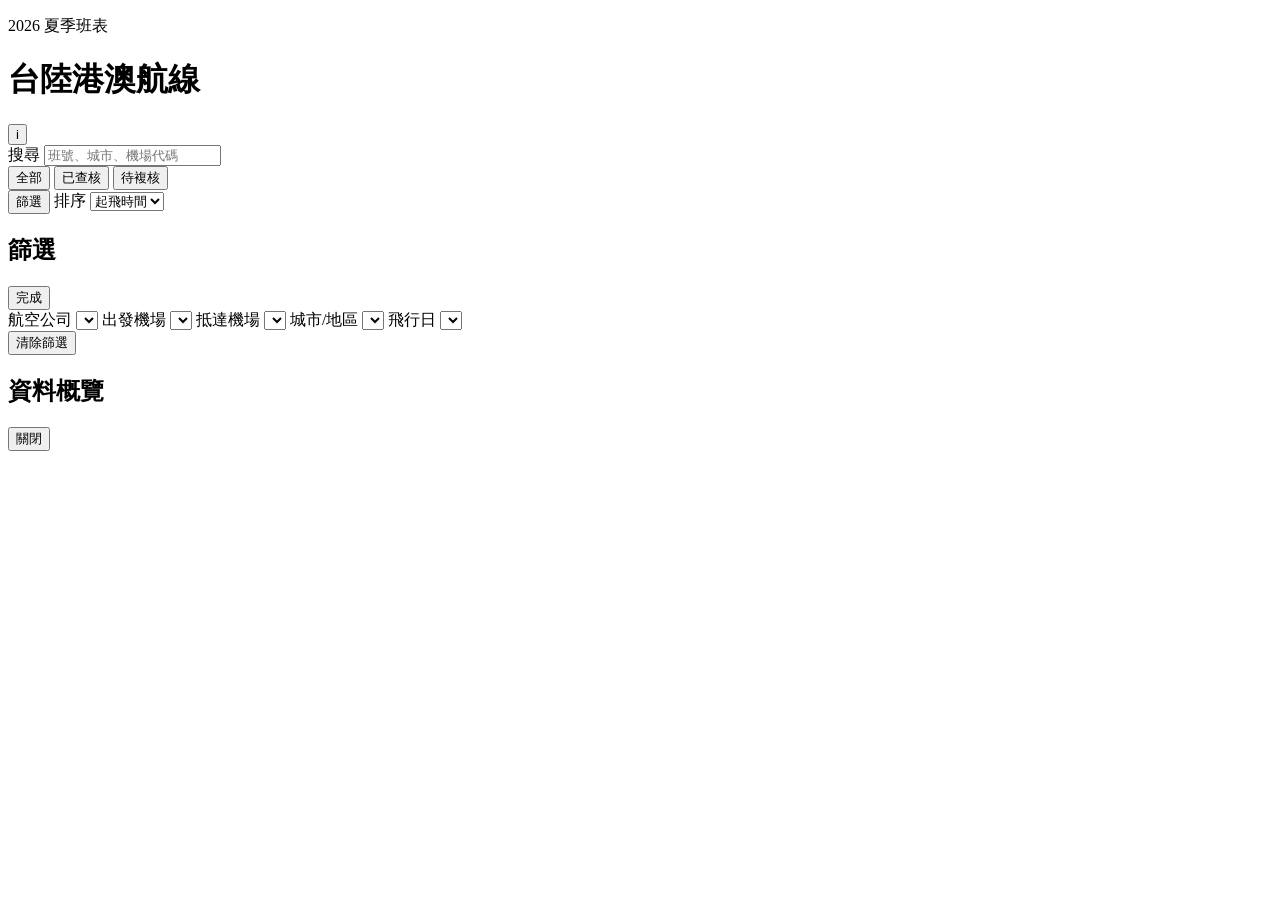
==== web/index.html @ d47f878b "Initial TWCNFlightScanner web tool" ====
<!doctype html>
<html lang="zh-Hant">
  <head>
    <meta charset="utf-8">
    <meta name="viewport" content="width=device-width, initial-scale=1">
    <title>台陸港澳航線查詢</title>
    <link rel="stylesheet" href="/styles.css">
  </head>
  <body>
    <header class="topbar">
      <div class="title-row">
        <div>
          <p class="kicker">2026 夏季班表</p>
          <h1>台陸港澳航線</h1>
        </div>
        <button class="icon-button" id="overviewToggle" type="button" aria-label="資料概覽">i</button>
      </div>
      <label class="search-box">
        <span>搜尋</span>
        <input id="searchInput" type="search" placeholder="班號、城市、機場代碼" autocomplete="off">
      </label>
      <nav class="status-tabs" aria-label="查核狀態">
        <button class="tab active" data-status="" type="button">全部</button>
        <button class="tab" data-status="verified" type="button">已查核</button>
        <button class="tab" data-status="needs_review" type="button">待複核</button>
      </nav>
    </header>

    <main>
      <section class="toolbar" aria-label="查詢工具列">
        <button class="filter-button" id="filterToggle" type="button">篩選</button>
        <label class="sort-select">
          <span>排序</span>
          <select id="sortSelect">
            <option value="departure_time">起飛時間</option>
            <option value="airline">航空公司</option>
            <option value="route">航線</option>
          </select>
        </label>
      </section>

      <section class="summary-strip" id="summaryStrip" aria-live="polite"></section>
      <section class="results" id="results" aria-live="polite"></section>
    </main>

    <aside class="sheet" id="filterSheet" aria-hidden="true">
      <div class="sheet-panel" role="dialog" aria-modal="true" aria-labelledby="filterTitle">
        <div class="sheet-head">
          <h2 id="filterTitle">篩選</h2>
          <button class="plain-button" id="closeFilters" type="button">完成</button>
        </div>
        <div class="field-grid">
          <label>
            <span>航空公司</span>
            <select id="airlineFilter"></select>
          </label>
          <label>
            <span>出發機場</span>
            <select id="departureFilter"></select>
          </label>
          <label>
            <span>抵達機場</span>
            <select id="arrivalFilter"></select>
          </label>
          <label>
            <span>城市/地區</span>
            <select id="cityFilter"></select>
          </label>
          <label>
            <span>飛行日</span>
            <select id="dayFilter"></select>
          </label>
        </div>
        <button class="reset-button" id="resetFilters" type="button">清除篩選</button>
      </div>
    </aside>

    <aside class="sheet" id="overviewSheet" aria-hidden="true">
      <div class="sheet-panel tall" role="dialog" aria-modal="true" aria-labelledby="overviewTitle">
        <div class="sheet-head">
          <h2 id="overviewTitle">資料概覽</h2>
          <button class="plain-button" id="closeOverview" type="button">關閉</button>
        </div>
        <div id="overviewContent" class="overview-content"></div>
      </div>
    </aside>

    <template id="flightTemplate">
      <article class="flight-card">
        <button class="card-main" type="button">
          <span class="card-top">
            <strong class="flight-number"></strong>
            <span class="badge"></span>
          </span>
          <span class="route-line">
            <span class="airport dep"></span>
            <span class="time dep-time"></span>
            <span class="arrow">→</span>
            <span class="airport arr"></span>
            <span class="time arr-time"></span>
          </span>
          <span class="meta-line"></span>
        </button>
        <div class="card-details" hidden></div>
      </article>
    </template>

    <script src="/app.js"></script>
  </body>
</html>
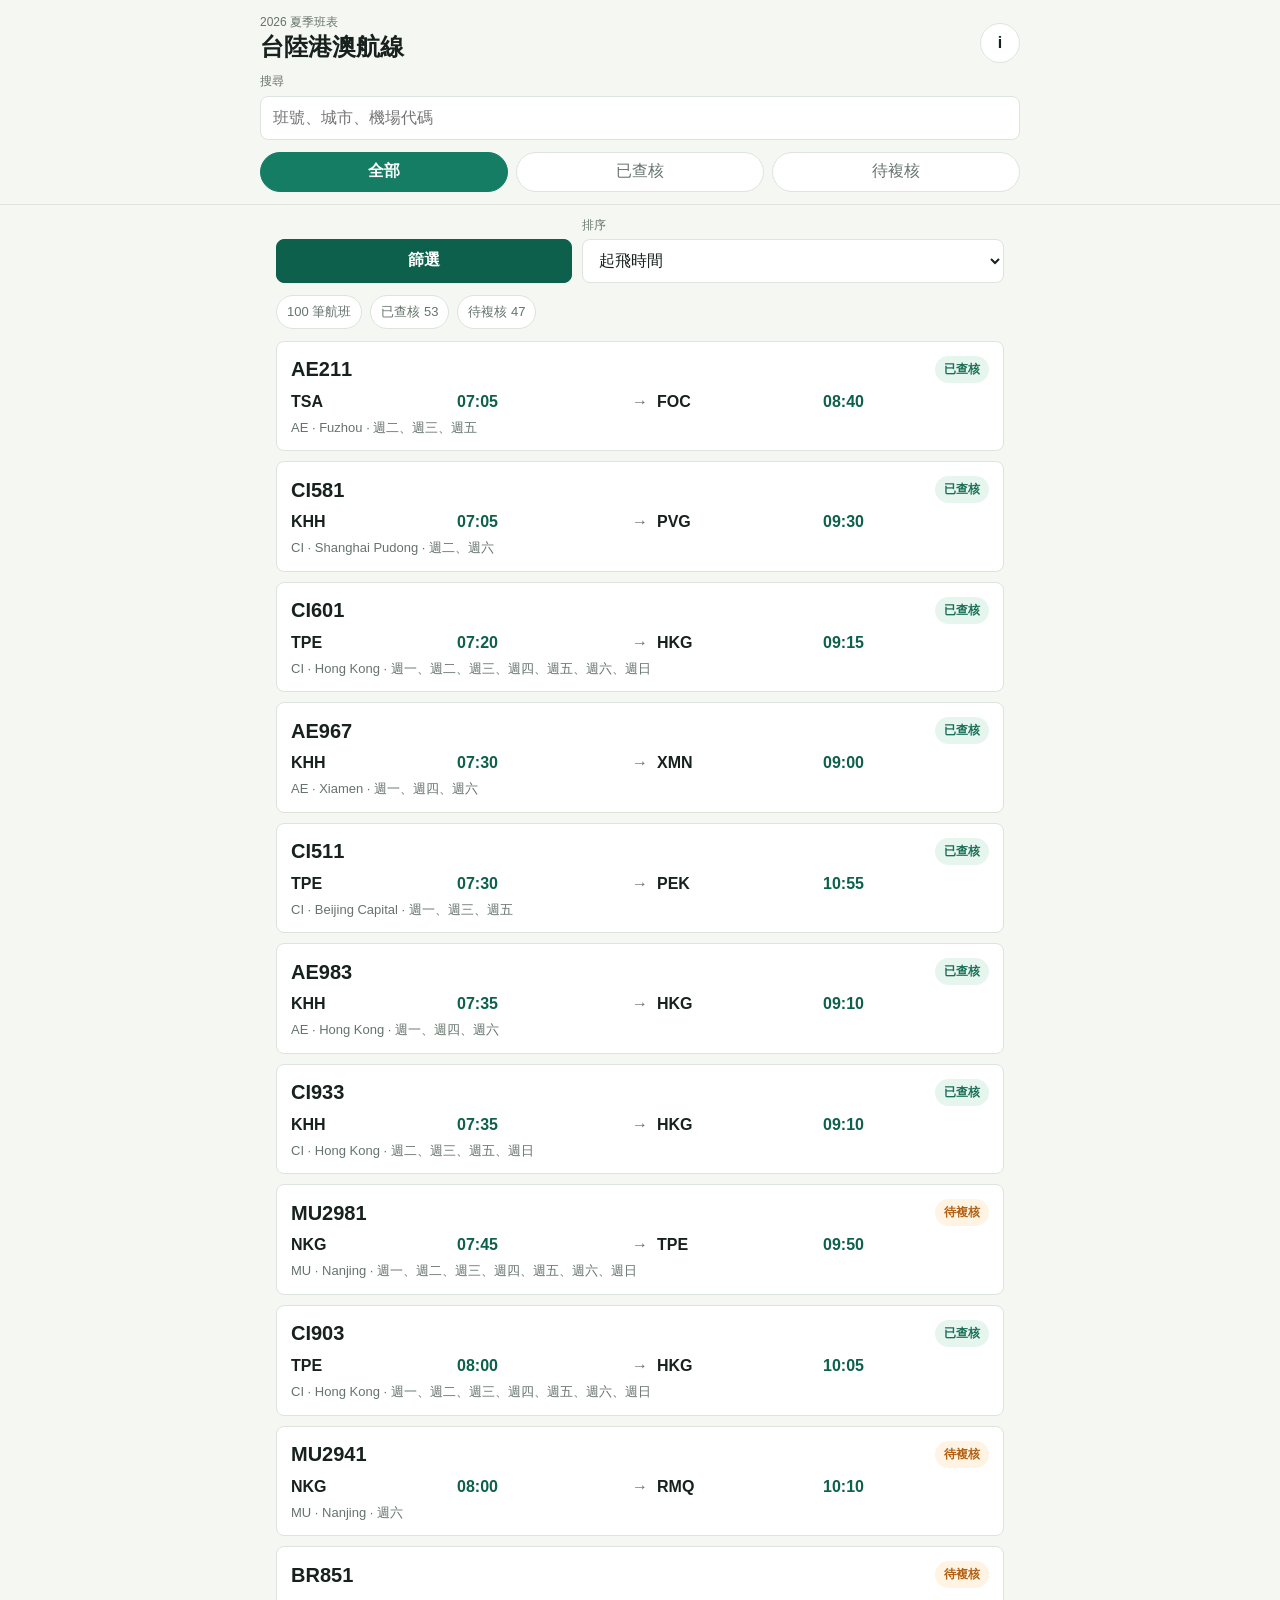
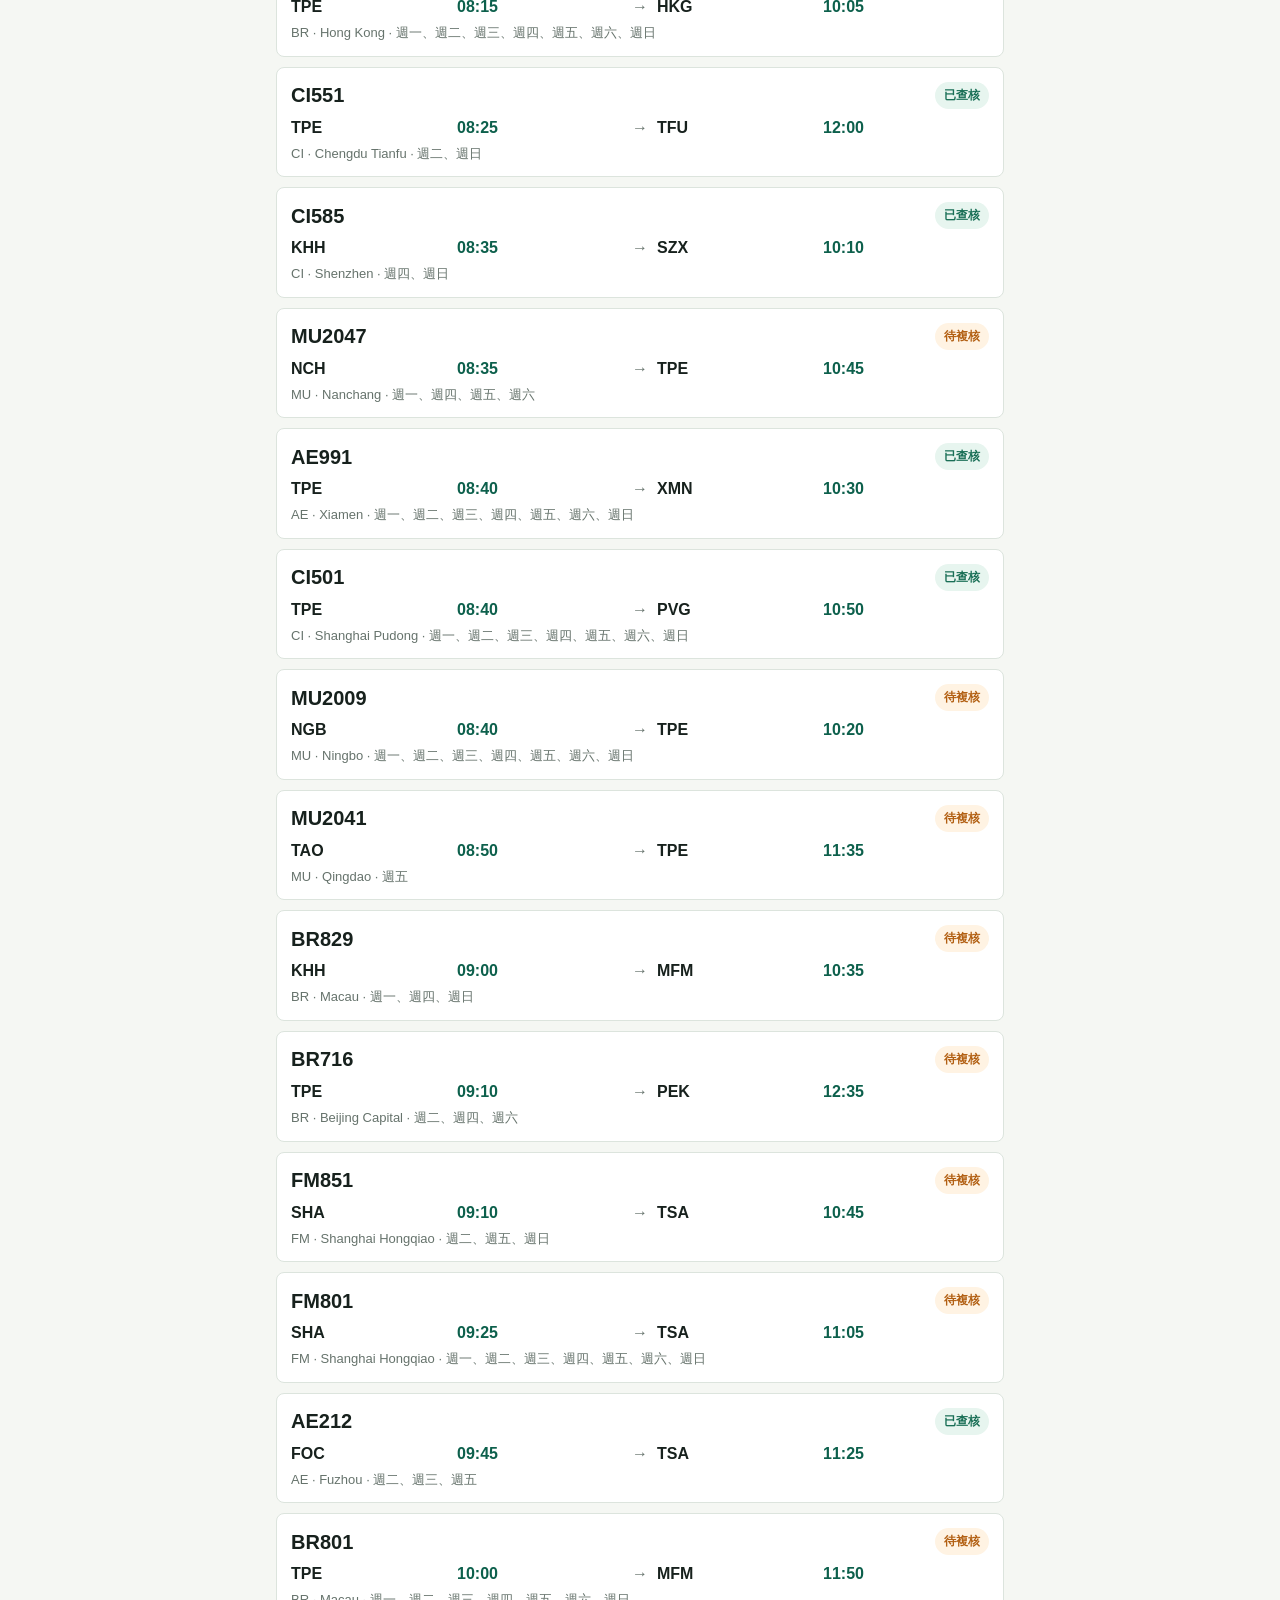
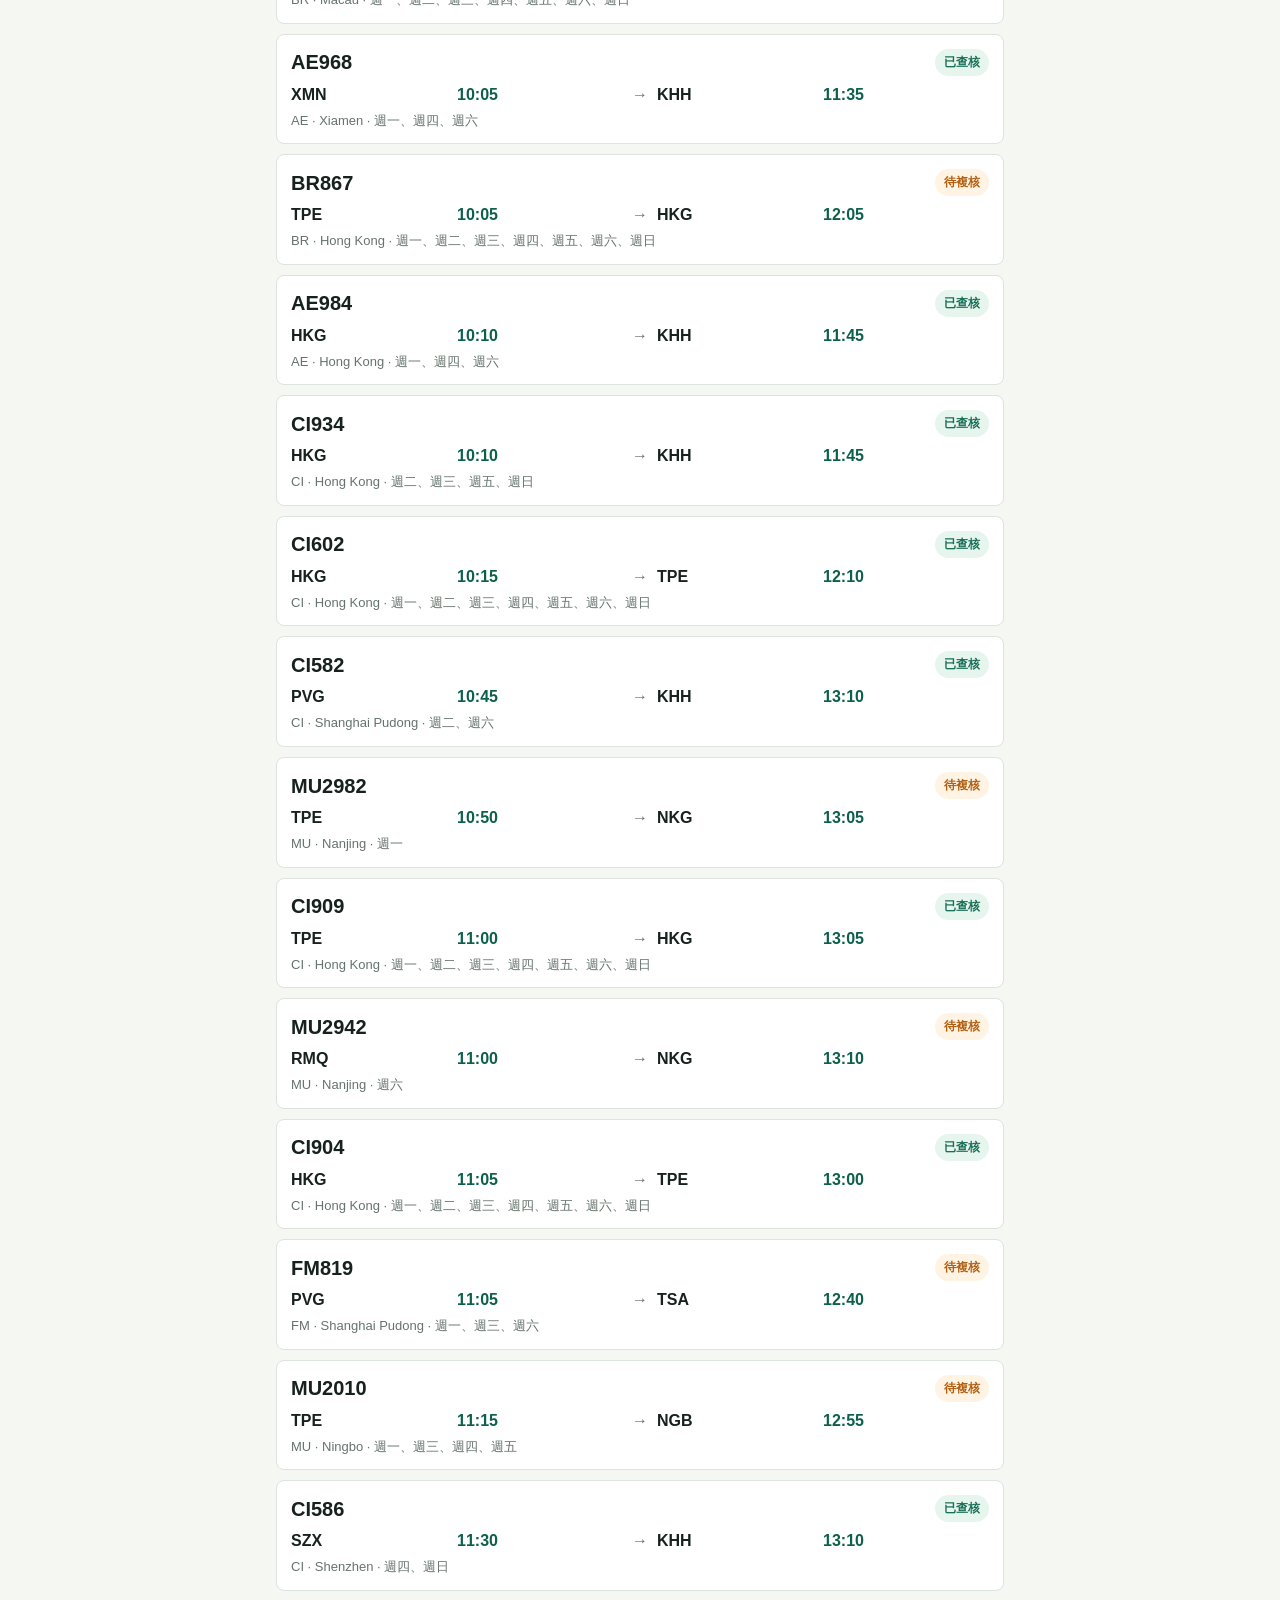
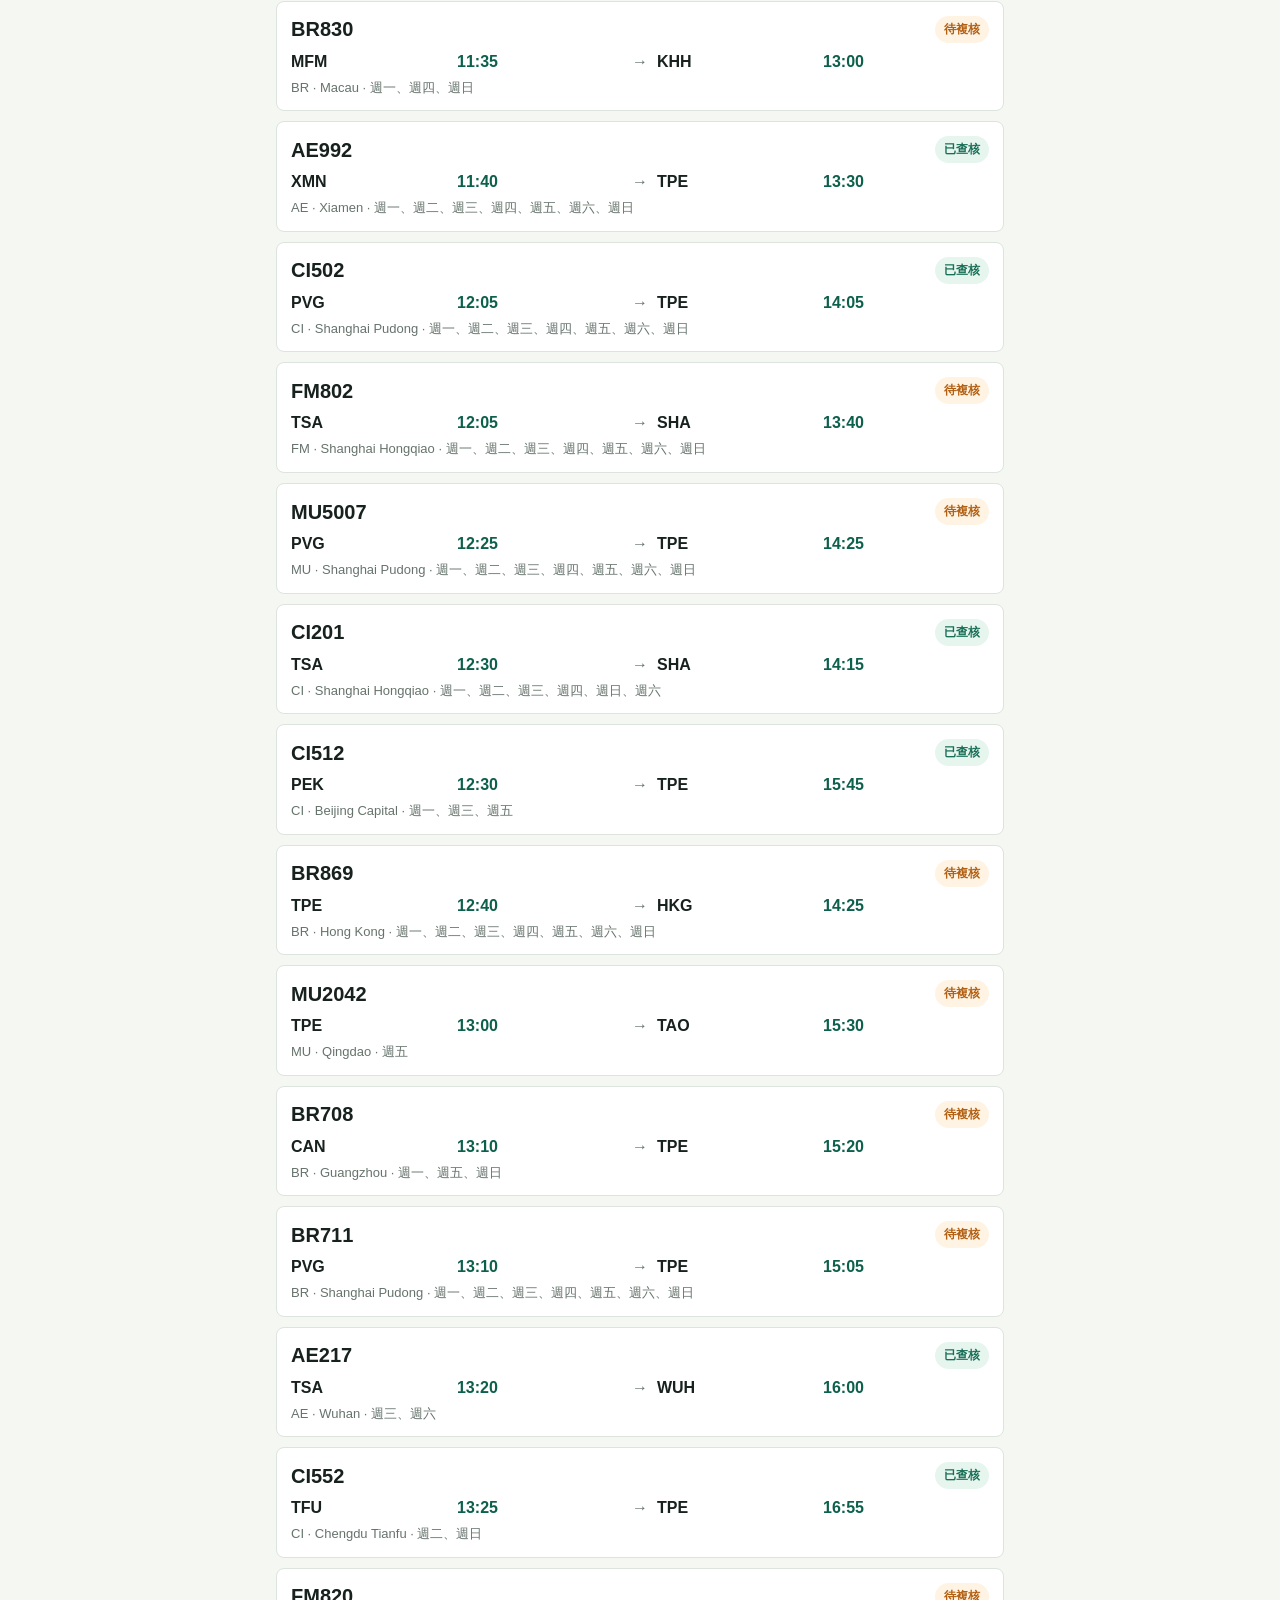
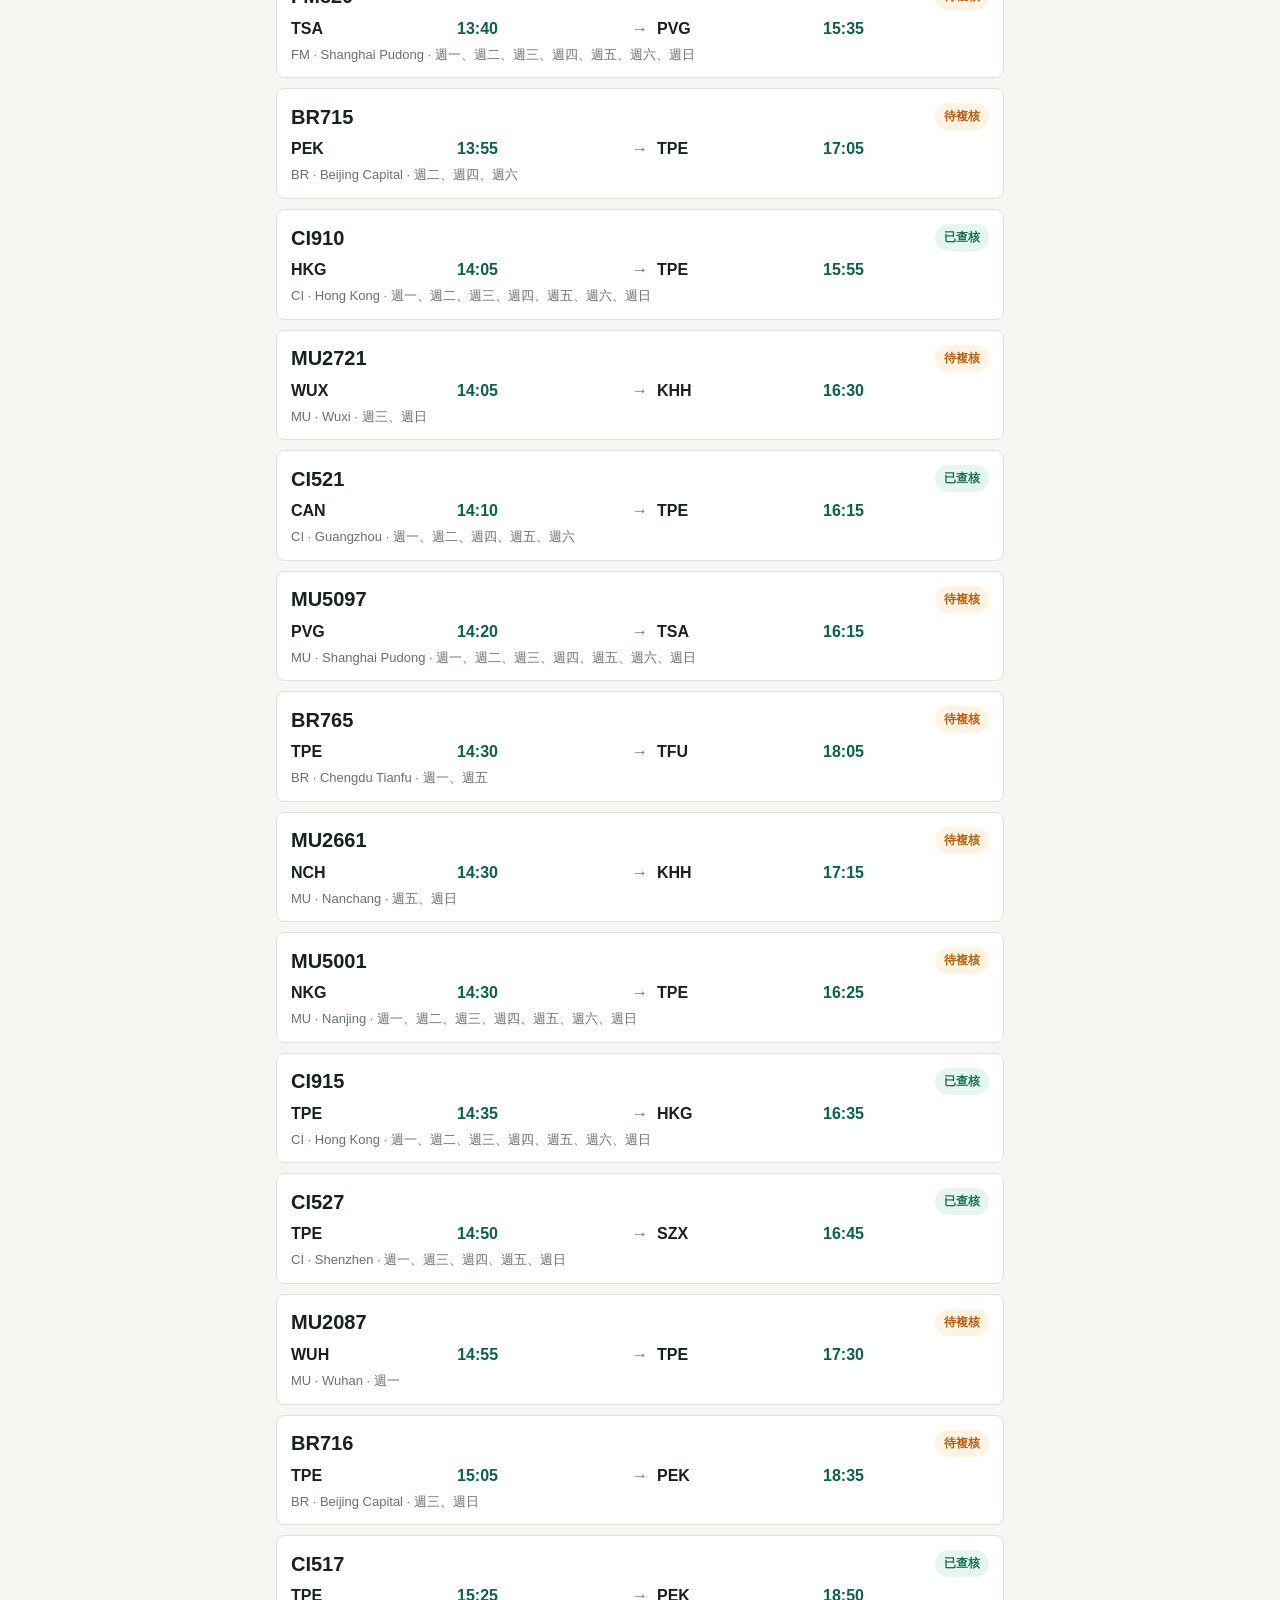
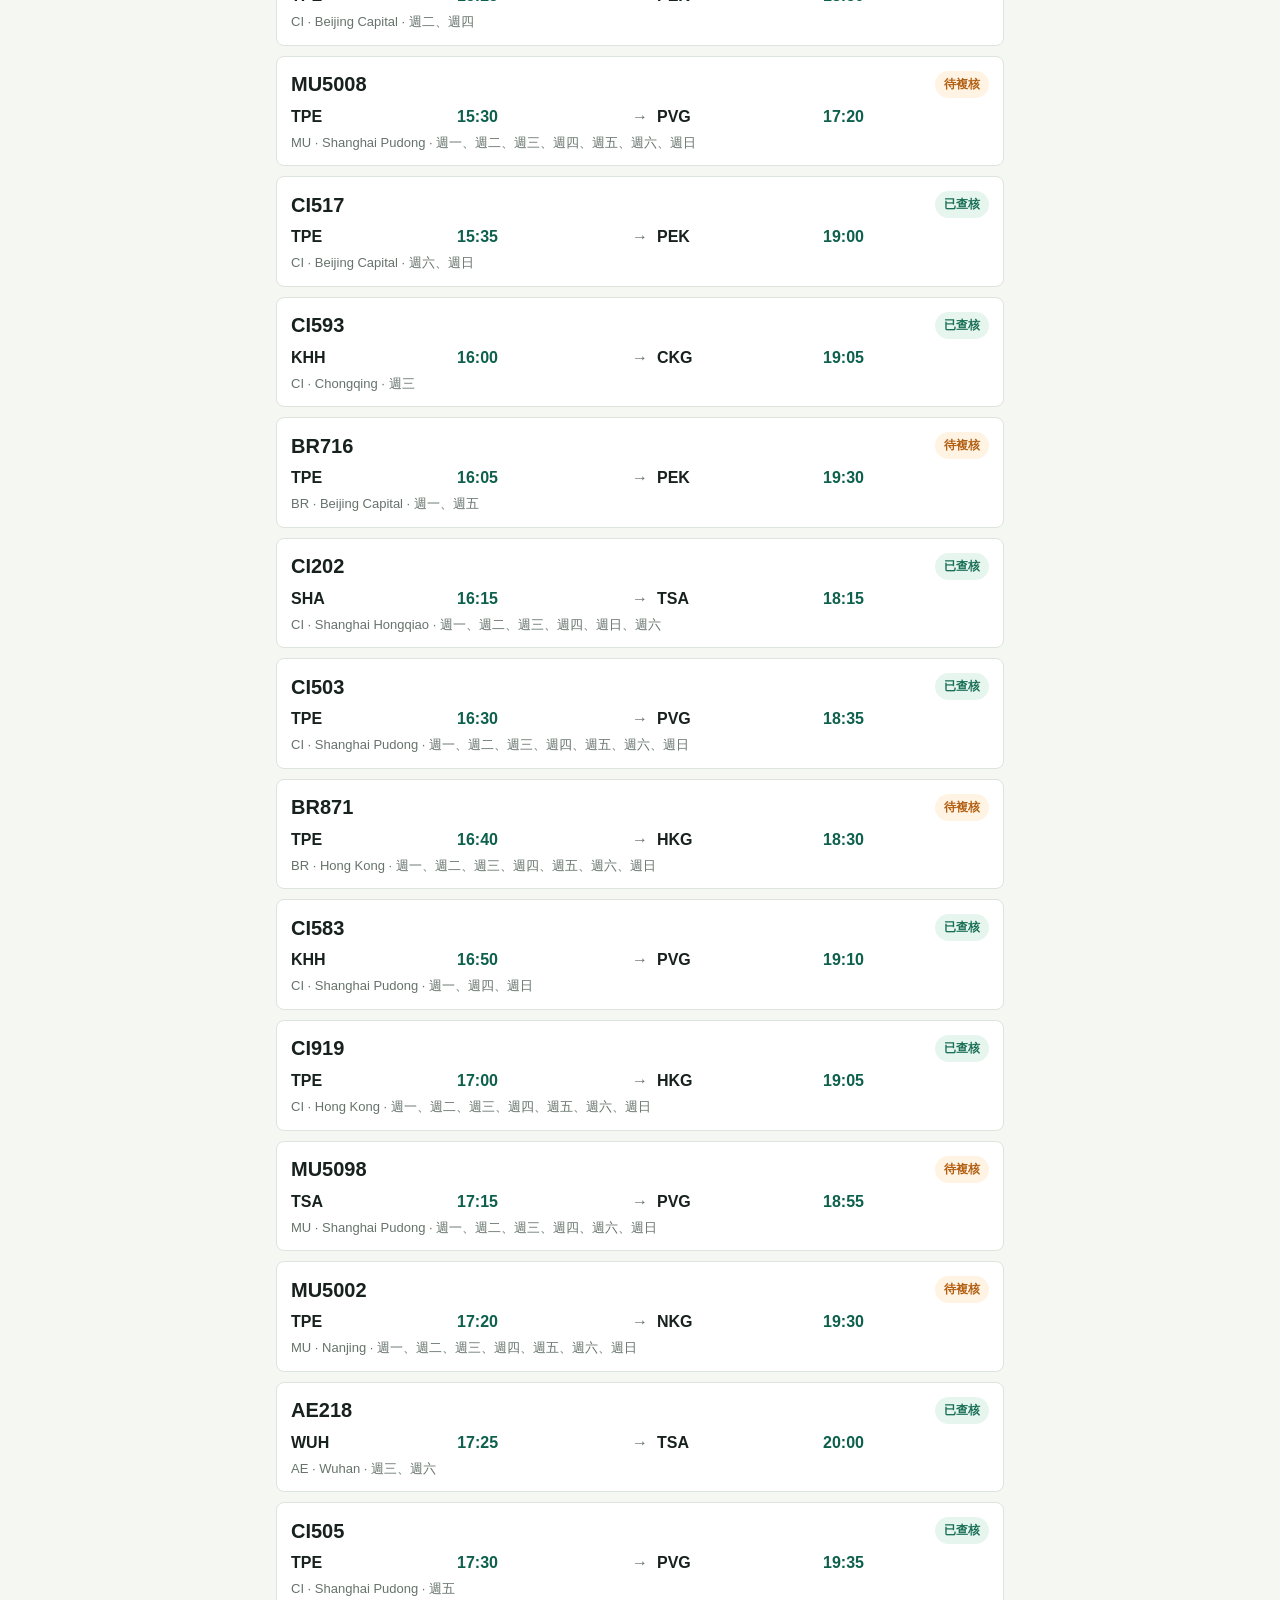
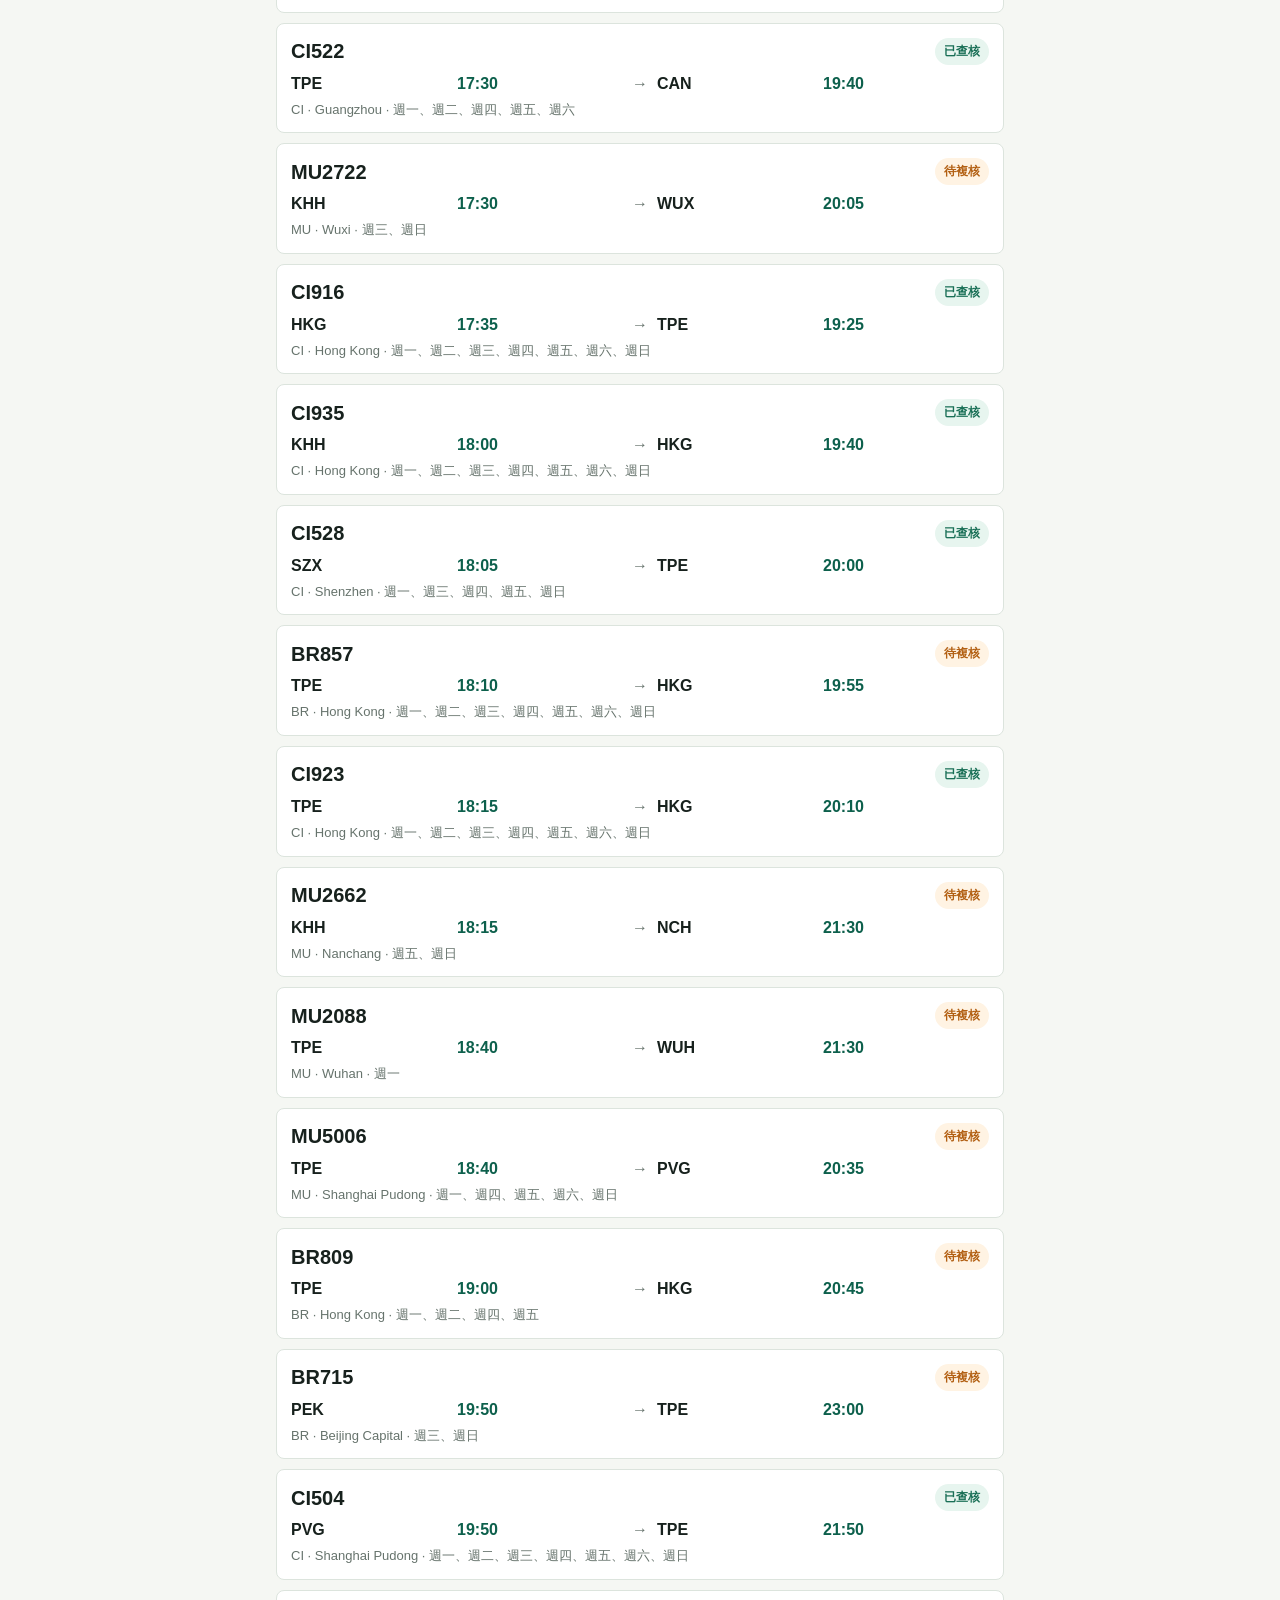
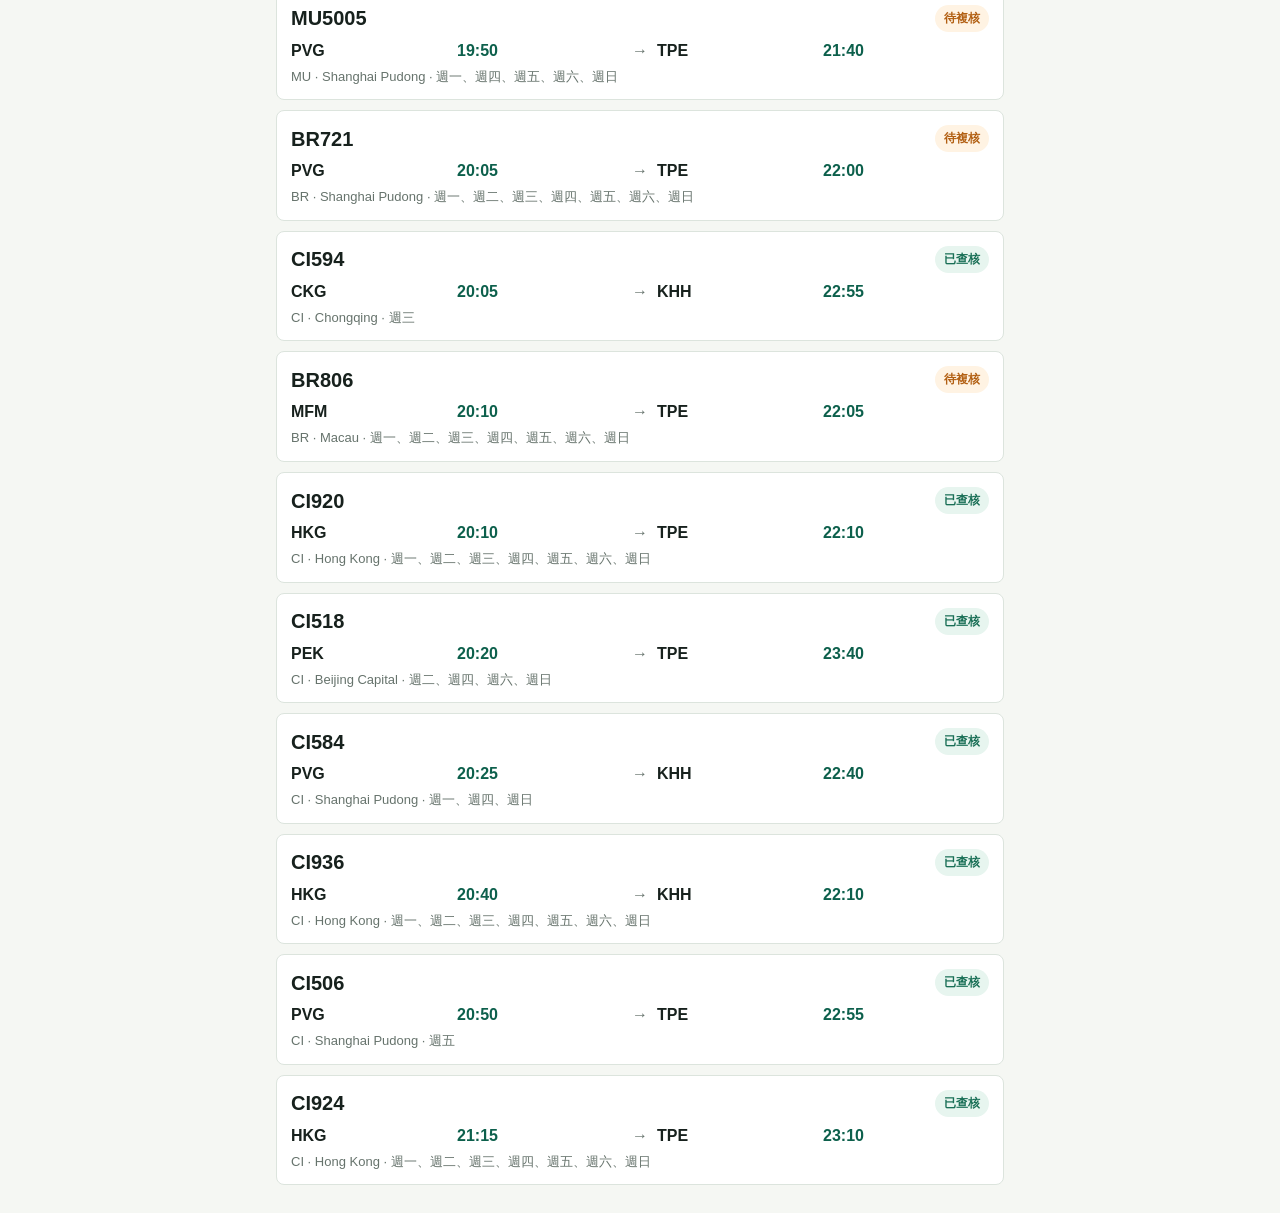
==== commit f853b71b: "Fix GitHub Pages asset paths" ====
--- a/web/index.html
+++ b/web/index.html
@@ -4,7 +4,7 @@
     <meta charset="utf-8">
     <meta name="viewport" content="width=device-width, initial-scale=1">
     <title>台陸港澳航線查詢</title>
-    <link rel="stylesheet" href="/styles.css">
+    <link rel="stylesheet" href="styles.css">
   </head>
   <body>
     <header class="topbar">
@@ -105,6 +105,6 @@
       </article>
     </template>
 
-    <script src="/app.js"></script>
+    <script src="app.js"></script>
   </body>
 </html>
--- a/web/styles.css
+++ b/web/styles.css
@@ -0,0 +1,422 @@
+:root {
+  color-scheme: light;
+  --bg: #f5f7f3;
+  --panel: #ffffff;
+  --ink: #17211d;
+  --muted: #66736c;
+  --line: #dce4dd;
+  --accent: #147d64;
+  --accent-strong: #0d604c;
+  --warn: #b25f12;
+  --warn-bg: #fff3e3;
+  --ok: #196f56;
+  --ok-bg: #e7f5ef;
+  --shadow: 0 18px 48px rgba(23, 33, 29, 0.16);
+  font-family: -apple-system, BlinkMacSystemFont, "Segoe UI", sans-serif;
+}
+
+* {
+  box-sizing: border-box;
+}
+
+body {
+  margin: 0;
+  background: var(--bg);
+  color: var(--ink);
+  letter-spacing: 0;
+}
+
+button,
+input,
+select {
+  font: inherit;
+}
+
+button {
+  cursor: pointer;
+}
+
+.topbar {
+  position: sticky;
+  top: 0;
+  z-index: 5;
+  padding: 14px 16px 12px;
+  background: rgba(245, 247, 243, 0.96);
+  border-bottom: 1px solid var(--line);
+  backdrop-filter: blur(18px);
+}
+
+.title-row {
+  display: flex;
+  align-items: center;
+  justify-content: space-between;
+  gap: 12px;
+}
+
+.kicker {
+  margin: 0 0 2px;
+  color: var(--muted);
+  font-size: 12px;
+}
+
+h1,
+h2,
+p {
+  margin-top: 0;
+}
+
+h1 {
+  margin-bottom: 12px;
+  font-size: 24px;
+  line-height: 1.15;
+}
+
+.icon-button,
+.plain-button,
+.filter-button,
+.reset-button,
+.tab {
+  border: 1px solid var(--line);
+  background: var(--panel);
+  color: var(--ink);
+}
+
+.icon-button {
+  width: 40px;
+  height: 40px;
+  border-radius: 50%;
+  font-weight: 800;
+}
+
+.search-box {
+  display: grid;
+  gap: 6px;
+}
+
+.search-box span,
+.sort-select span,
+.field-grid span {
+  color: var(--muted);
+  font-size: 12px;
+}
+
+.search-box input,
+.sort-select select,
+.field-grid select {
+  width: 100%;
+  min-height: 44px;
+  border: 1px solid var(--line);
+  border-radius: 8px;
+  background: var(--panel);
+  color: var(--ink);
+  padding: 10px 12px;
+}
+
+.status-tabs {
+  display: grid;
+  grid-template-columns: repeat(3, 1fr);
+  gap: 8px;
+  margin-top: 12px;
+}
+
+.tab {
+  min-height: 40px;
+  border-radius: 999px;
+  color: var(--muted);
+}
+
+.tab.active {
+  border-color: var(--accent);
+  background: var(--accent);
+  color: #fff;
+  font-weight: 700;
+}
+
+main {
+  width: min(100%, 760px);
+  margin: 0 auto;
+  padding: 12px 16px 28px;
+}
+
+.toolbar {
+  display: grid;
+  grid-template-columns: minmax(96px, 0.7fr) minmax(150px, 1fr);
+  align-items: end;
+  gap: 10px;
+}
+
+.filter-button {
+  min-height: 44px;
+  border-radius: 8px;
+  color: #fff;
+  border-color: var(--accent-strong);
+  background: var(--accent-strong);
+  font-weight: 700;
+}
+
+.sort-select {
+  display: grid;
+  gap: 5px;
+}
+
+.summary-strip {
+  display: flex;
+  gap: 8px;
+  overflow-x: auto;
+  padding: 12px 0 4px;
+}
+
+.pill {
+  flex: 0 0 auto;
+  border: 1px solid var(--line);
+  border-radius: 999px;
+  background: var(--panel);
+  color: var(--muted);
+  padding: 7px 10px;
+  font-size: 13px;
+  white-space: nowrap;
+}
+
+.results {
+  display: grid;
+  gap: 10px;
+  margin-top: 8px;
+}
+
+.flight-card {
+  overflow: hidden;
+  border: 1px solid var(--line);
+  border-radius: 8px;
+  background: var(--panel);
+}
+
+.card-main {
+  display: grid;
+  width: 100%;
+  border: 0;
+  background: transparent;
+  color: inherit;
+  padding: 14px;
+  text-align: left;
+}
+
+.card-top,
+.route-line,
+.meta-line {
+  display: flex;
+  align-items: center;
+  gap: 8px;
+  min-width: 0;
+}
+
+.card-top {
+  justify-content: space-between;
+  margin-bottom: 10px;
+}
+
+.flight-number {
+  font-size: 20px;
+  line-height: 1.2;
+}
+
+.badge {
+  flex: 0 0 auto;
+  border-radius: 999px;
+  padding: 5px 9px;
+  font-size: 12px;
+  font-weight: 700;
+}
+
+.badge.verified {
+  background: var(--ok-bg);
+  color: var(--ok);
+}
+
+.badge.needs_review {
+  background: var(--warn-bg);
+  color: var(--warn);
+}
+
+.route-line {
+  display: grid;
+  grid-template-columns: minmax(38px, auto) minmax(46px, auto) 18px minmax(38px, auto) minmax(46px, auto);
+  margin-bottom: 8px;
+}
+
+.airport {
+  font-weight: 800;
+}
+
+.time {
+  color: var(--accent-strong);
+  font-weight: 700;
+}
+
+.arrow {
+  color: var(--muted);
+  text-align: center;
+}
+
+.meta-line {
+  color: var(--muted);
+  font-size: 13px;
+  line-height: 1.35;
+}
+
+.card-details {
+  border-top: 1px solid var(--line);
+  padding: 12px 14px 14px;
+  color: var(--muted);
+  font-size: 14px;
+  line-height: 1.55;
+}
+
+.detail-grid {
+  display: grid;
+  gap: 8px;
+}
+
+.detail-grid div {
+  display: grid;
+  gap: 2px;
+}
+
+.detail-grid strong {
+  color: var(--ink);
+}
+
+.detail-grid a {
+  color: var(--accent-strong);
+  overflow-wrap: anywhere;
+}
+
+.empty {
+  border: 1px dashed var(--line);
+  border-radius: 8px;
+  padding: 22px 14px;
+  background: rgba(255, 255, 255, 0.58);
+  color: var(--muted);
+  text-align: center;
+}
+
+.sheet {
+  position: fixed;
+  inset: 0;
+  z-index: 20;
+  display: none;
+  align-items: flex-end;
+  background: rgba(23, 33, 29, 0.36);
+}
+
+.sheet.open {
+  display: flex;
+}
+
+.sheet-panel {
+  width: 100%;
+  max-height: 88vh;
+  overflow-y: auto;
+  border-radius: 16px 16px 0 0;
+  background: var(--panel);
+  box-shadow: var(--shadow);
+  padding: 16px;
+}
+
+.sheet-panel.tall {
+  min-height: 68vh;
+}
+
+.sheet-head {
+  display: flex;
+  align-items: center;
+  justify-content: space-between;
+  gap: 12px;
+  margin-bottom: 12px;
+}
+
+.sheet-head h2 {
+  margin: 0;
+  font-size: 20px;
+}
+
+.plain-button {
+  min-height: 40px;
+  border-radius: 8px;
+  padding: 0 12px;
+  color: var(--accent-strong);
+  font-weight: 700;
+}
+
+.field-grid {
+  display: grid;
+  gap: 12px;
+}
+
+.field-grid label {
+  display: grid;
+  gap: 5px;
+}
+
+.reset-button {
+  width: 100%;
+  min-height: 44px;
+  margin-top: 16px;
+  border-radius: 8px;
+  color: var(--warn);
+  font-weight: 700;
+}
+
+.overview-content {
+  display: grid;
+  gap: 12px;
+}
+
+.overview-block {
+  border: 1px solid var(--line);
+  border-radius: 8px;
+  padding: 12px;
+}
+
+.overview-block h3 {
+  margin: 0 0 8px;
+  font-size: 16px;
+}
+
+.stat-list {
+  display: grid;
+  gap: 7px;
+  margin: 0;
+}
+
+.stat-row {
+  display: flex;
+  justify-content: space-between;
+  gap: 12px;
+  color: var(--muted);
+}
+
+.stat-row strong {
+  color: var(--ink);
+}
+
+.issue {
+  border-color: #f3cf9d;
+  background: var(--warn-bg);
+}
+
+@media (min-width: 720px) {
+  .topbar {
+    padding-left: max(16px, calc((100vw - 760px) / 2));
+    padding-right: max(16px, calc((100vw - 760px) / 2));
+  }
+
+  .sheet {
+    align-items: center;
+    justify-content: center;
+  }
+
+  .sheet-panel {
+    max-width: 560px;
+    border-radius: 12px;
+  }
+}
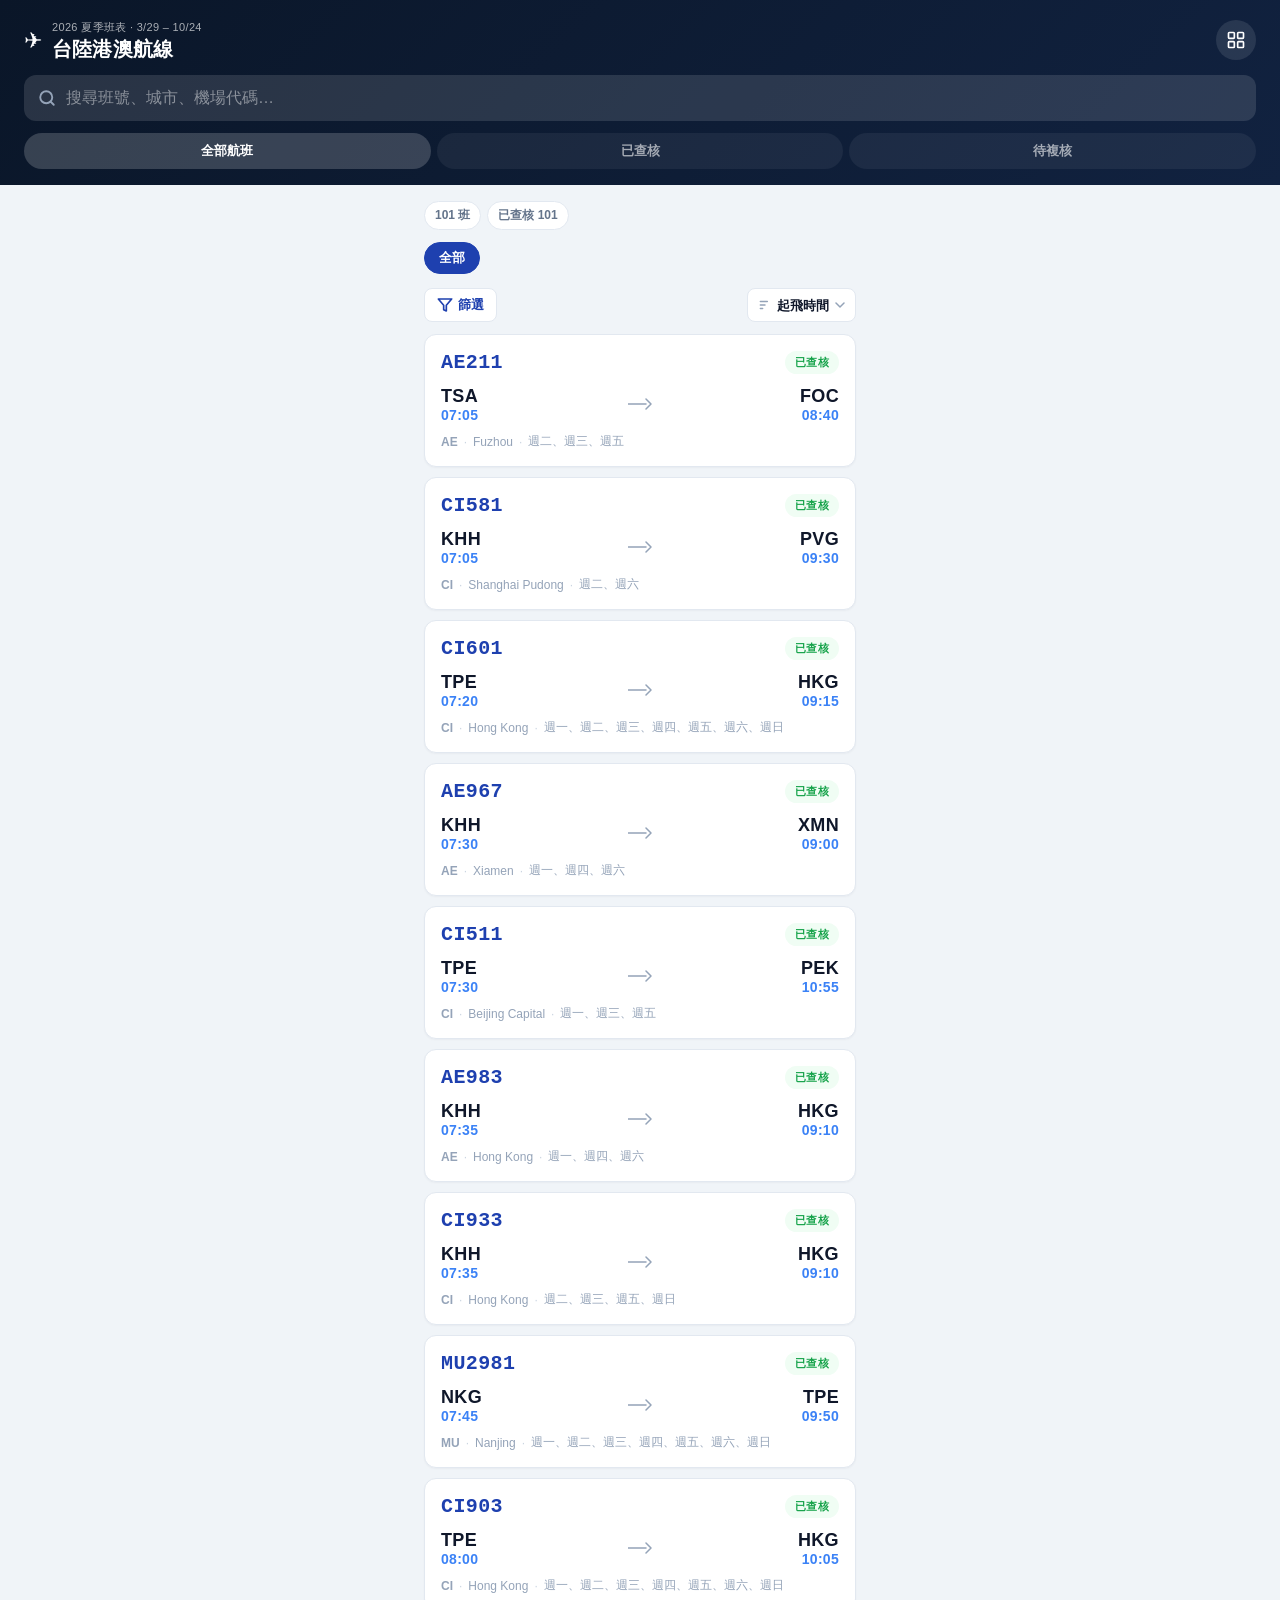
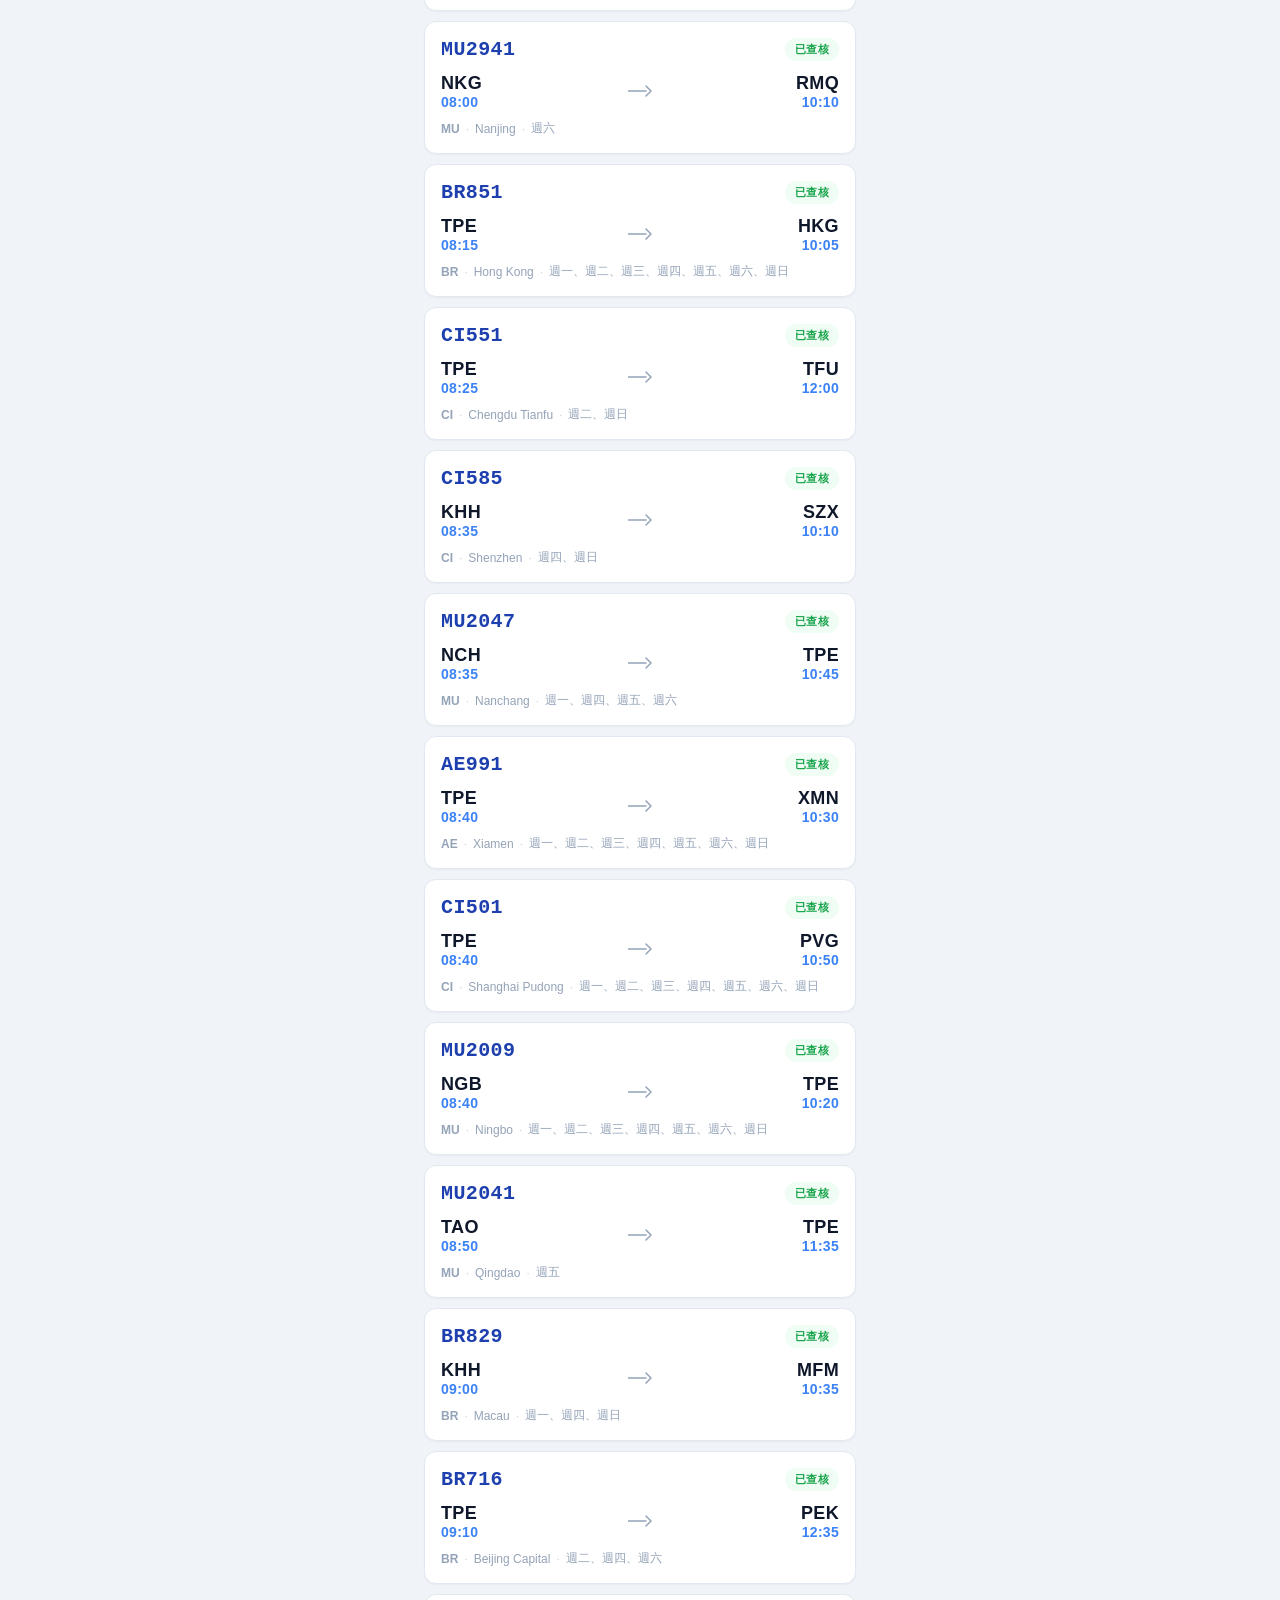
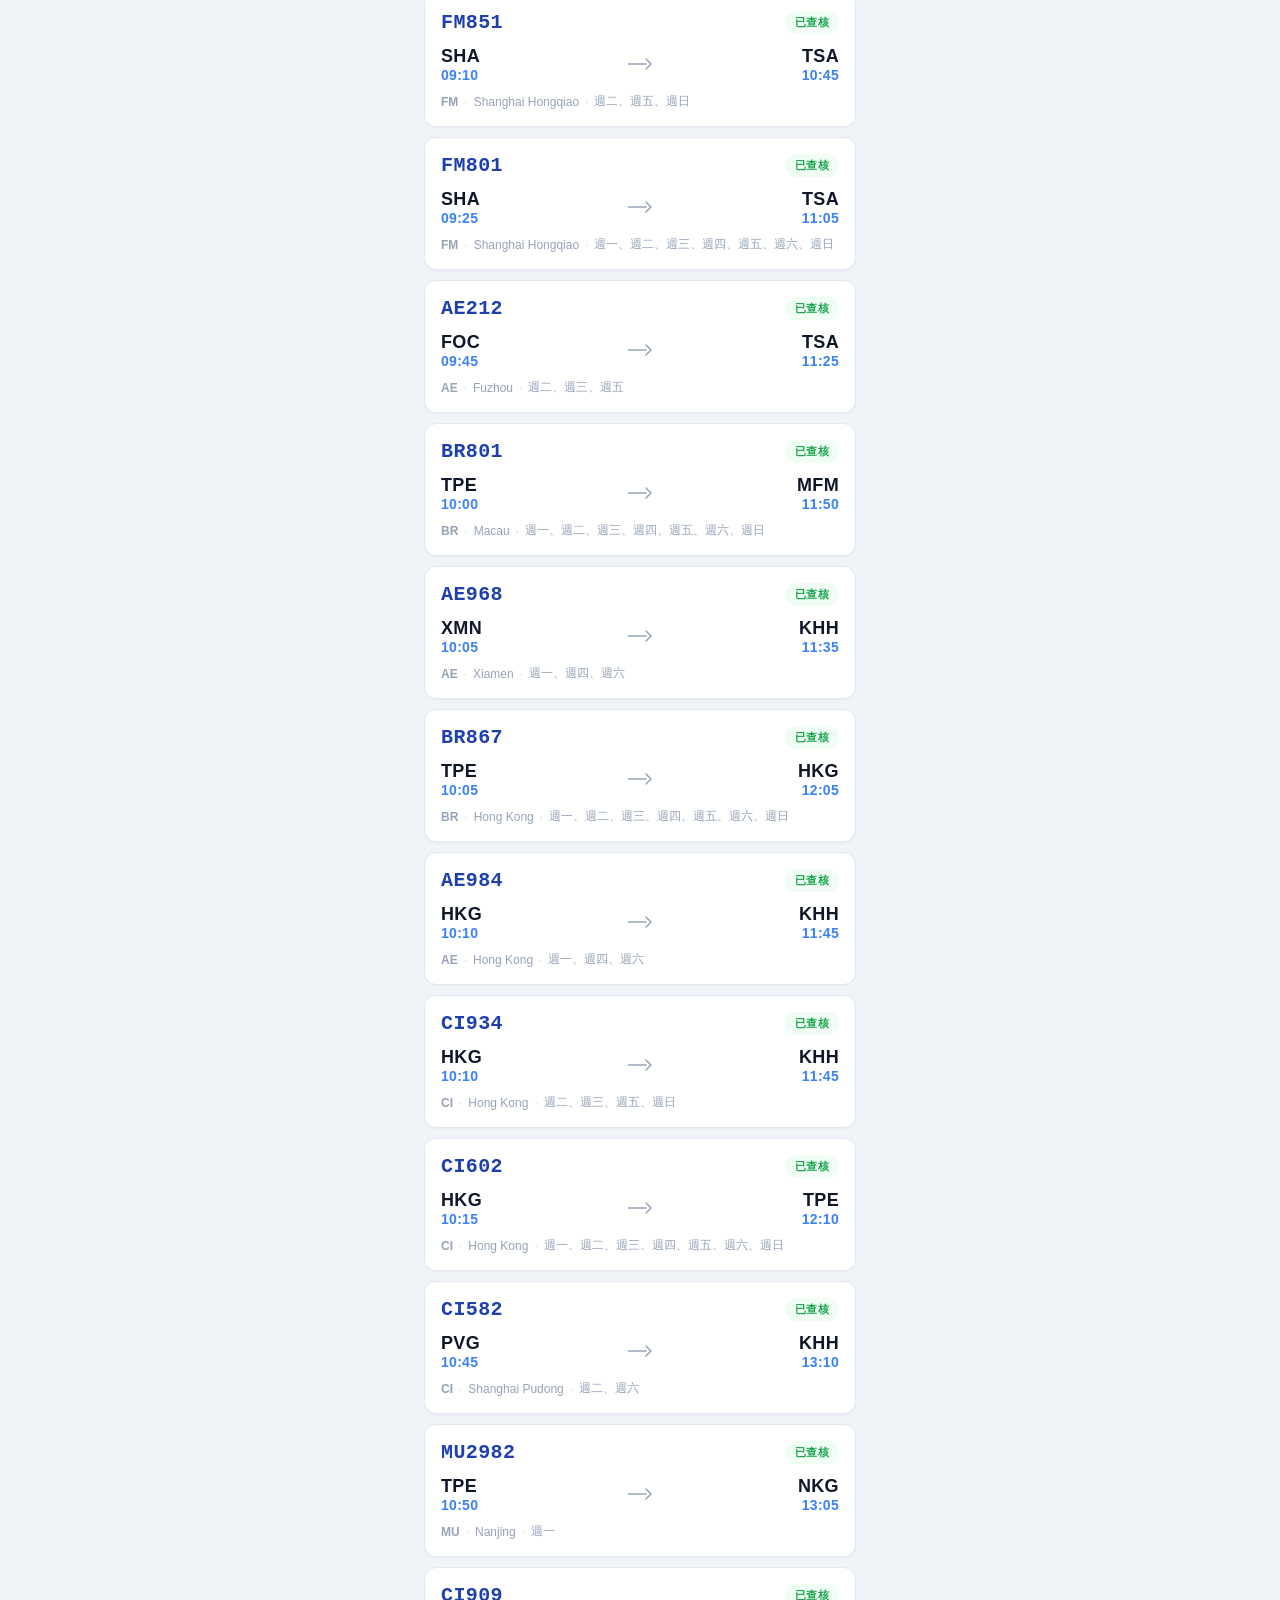
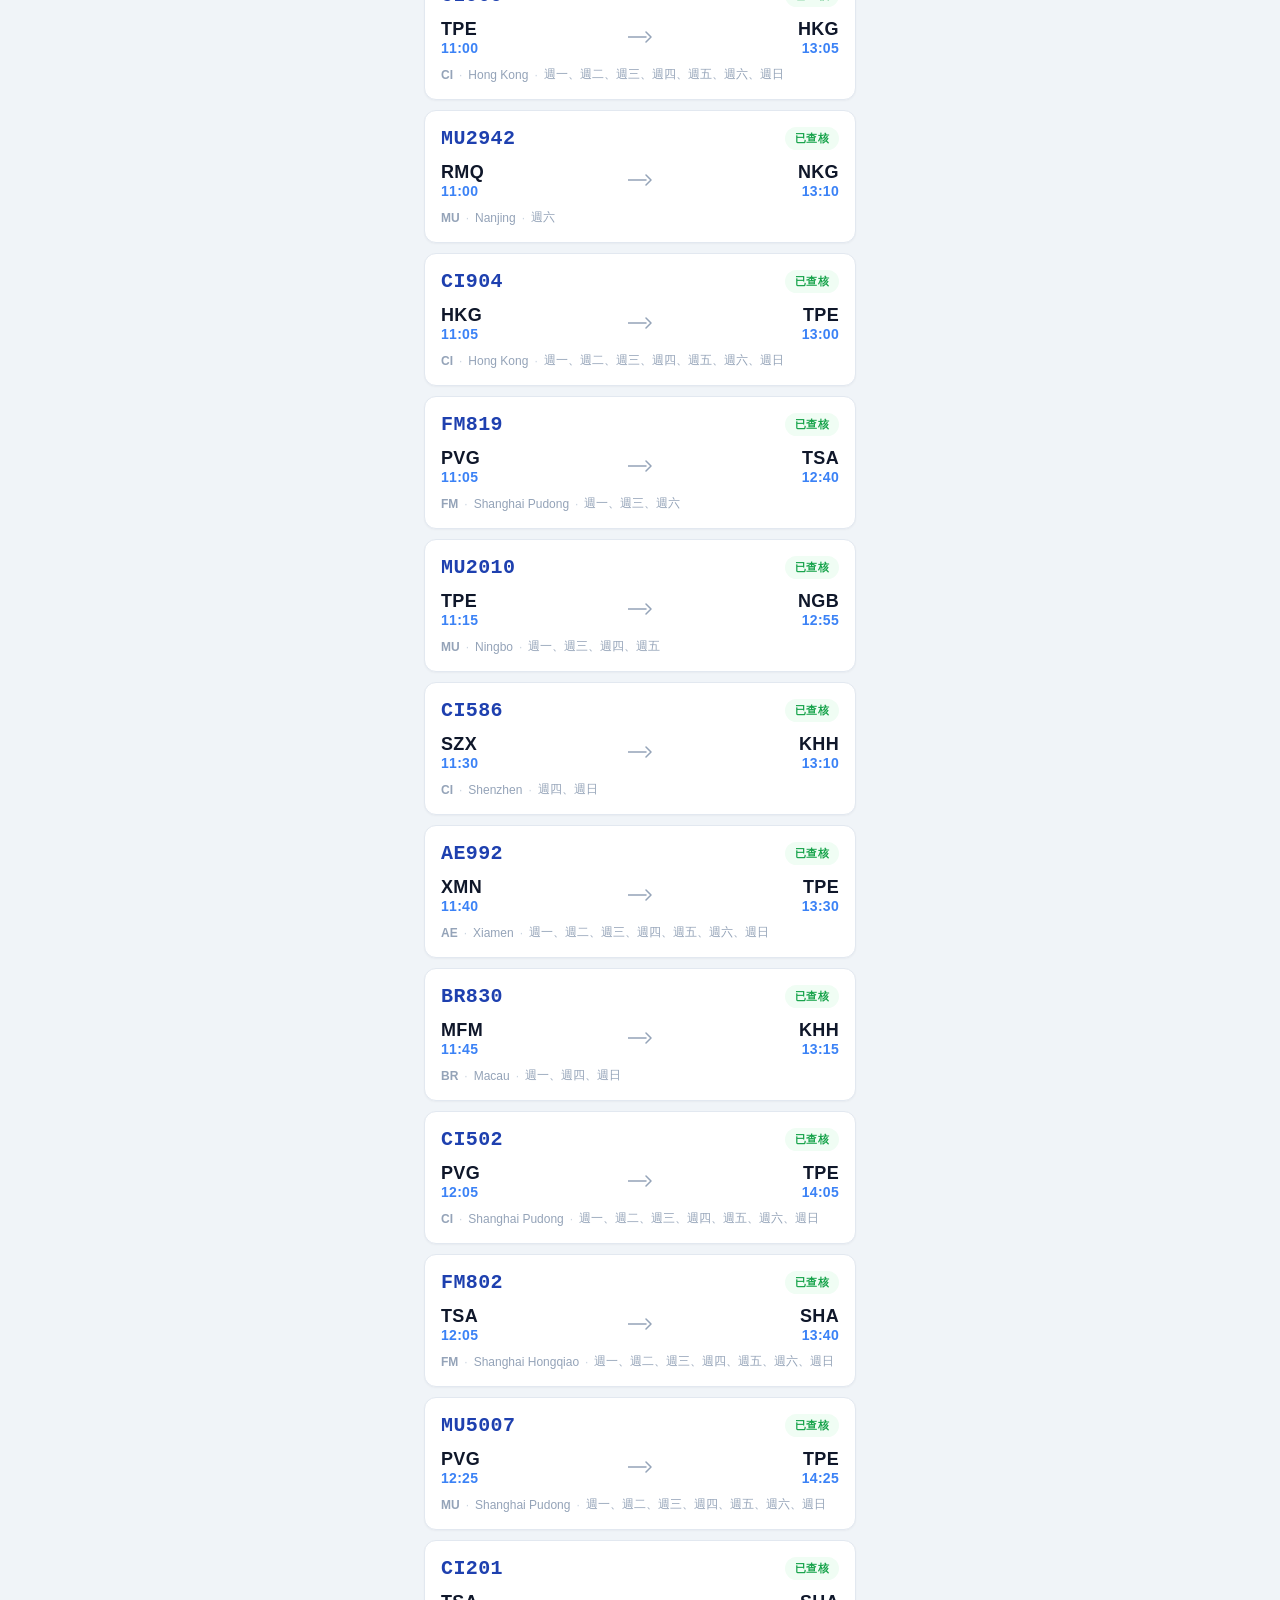
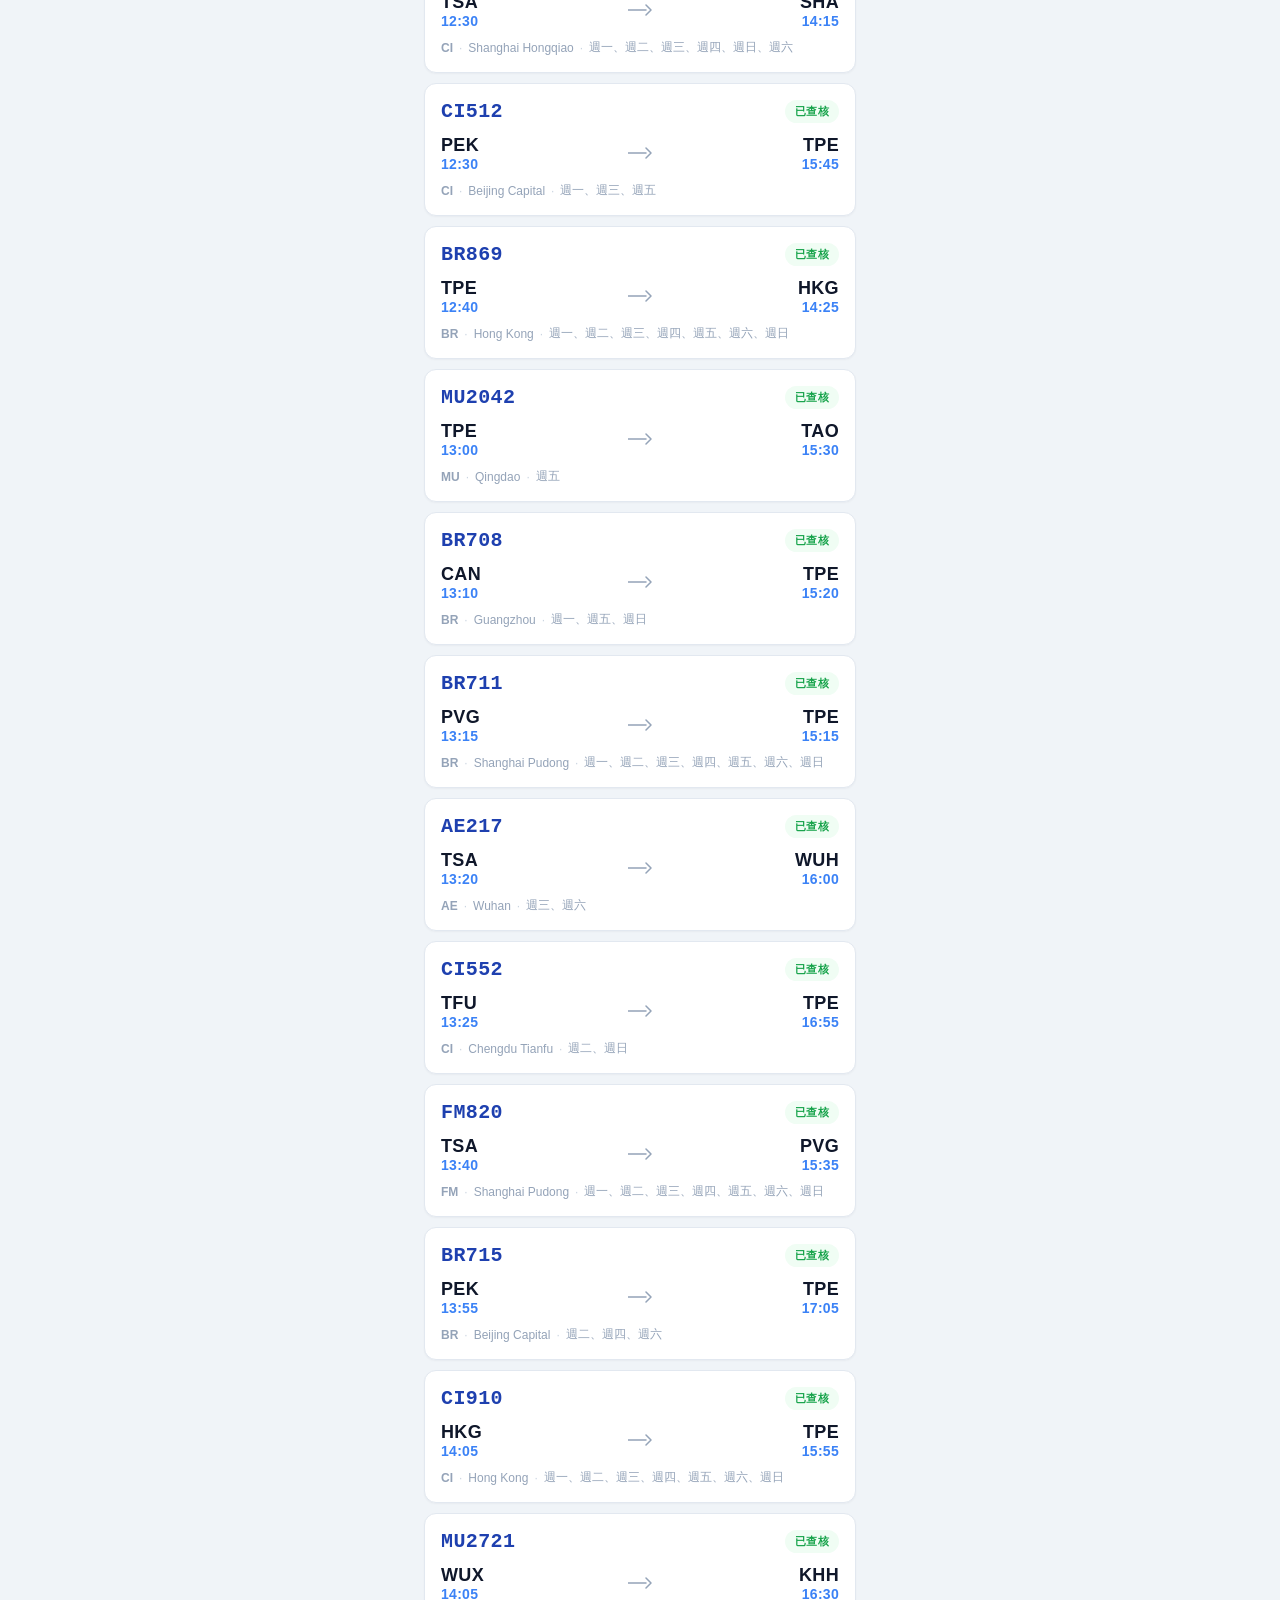
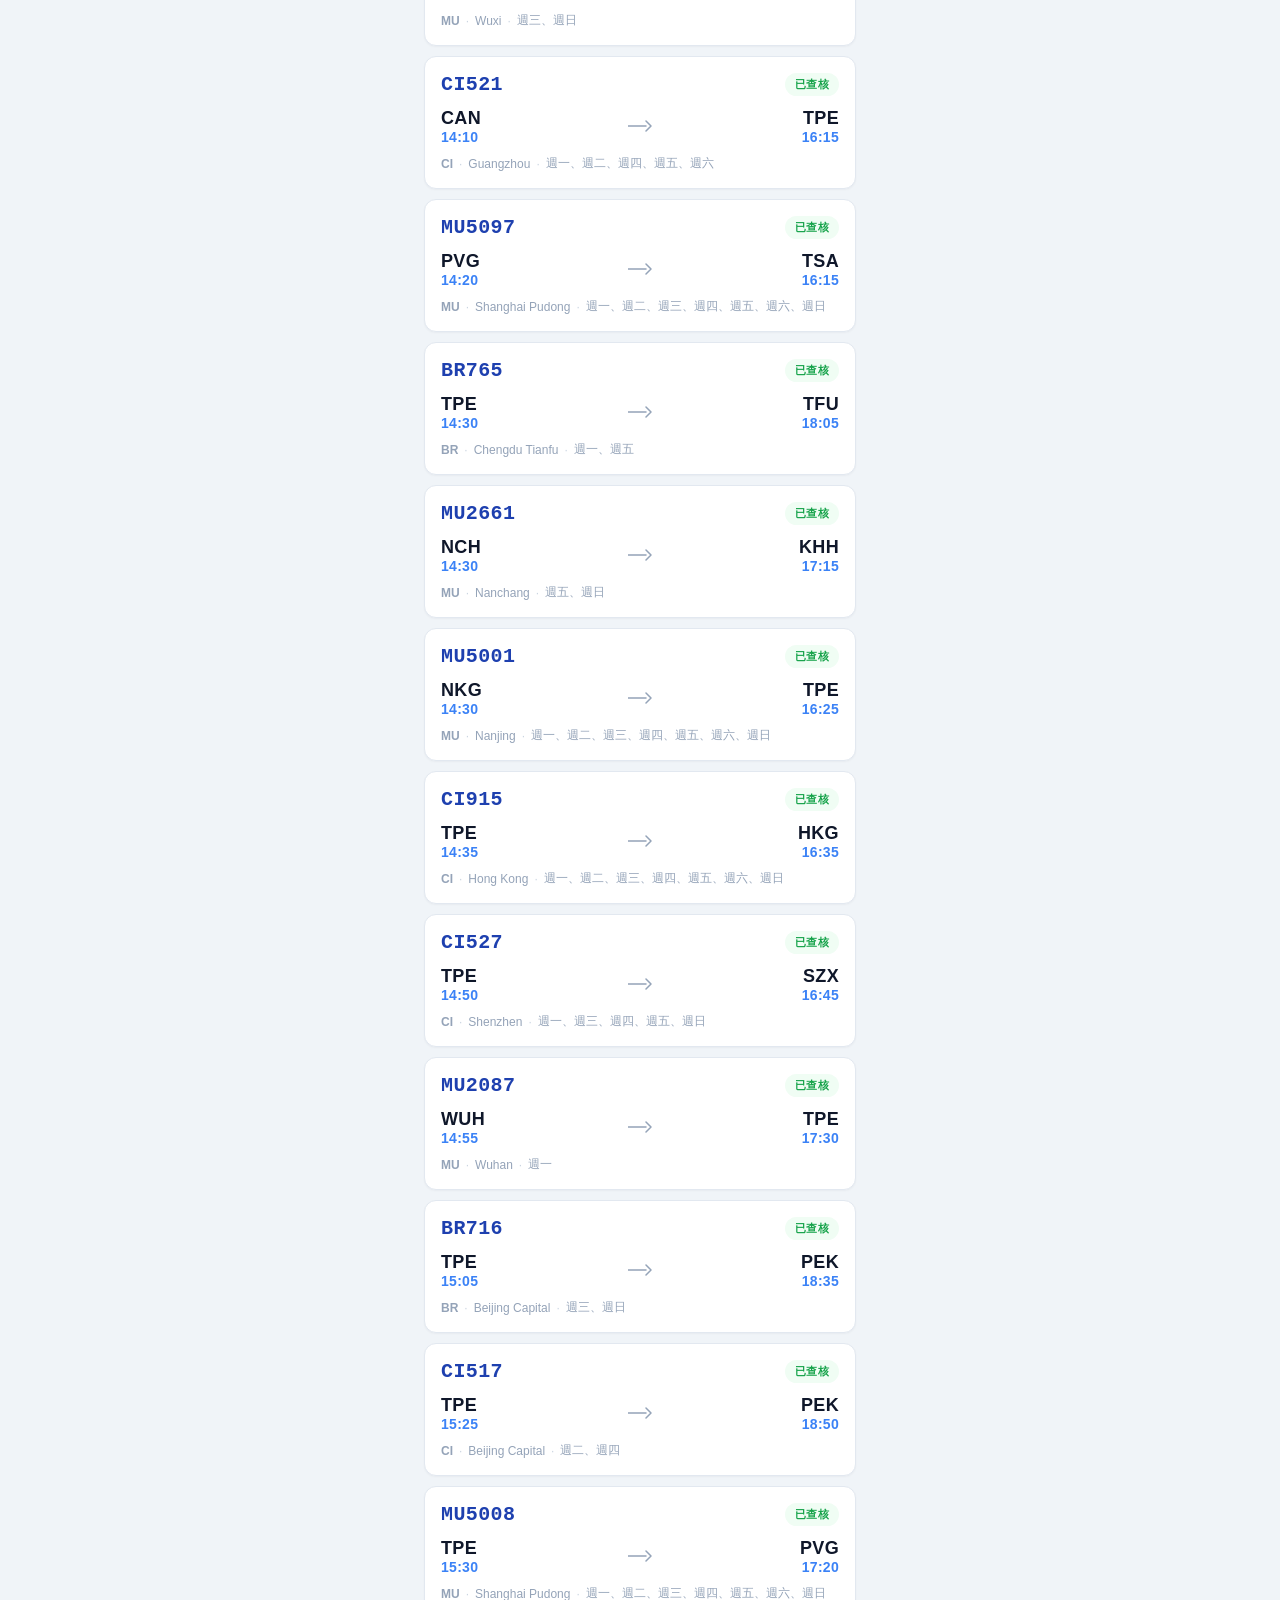
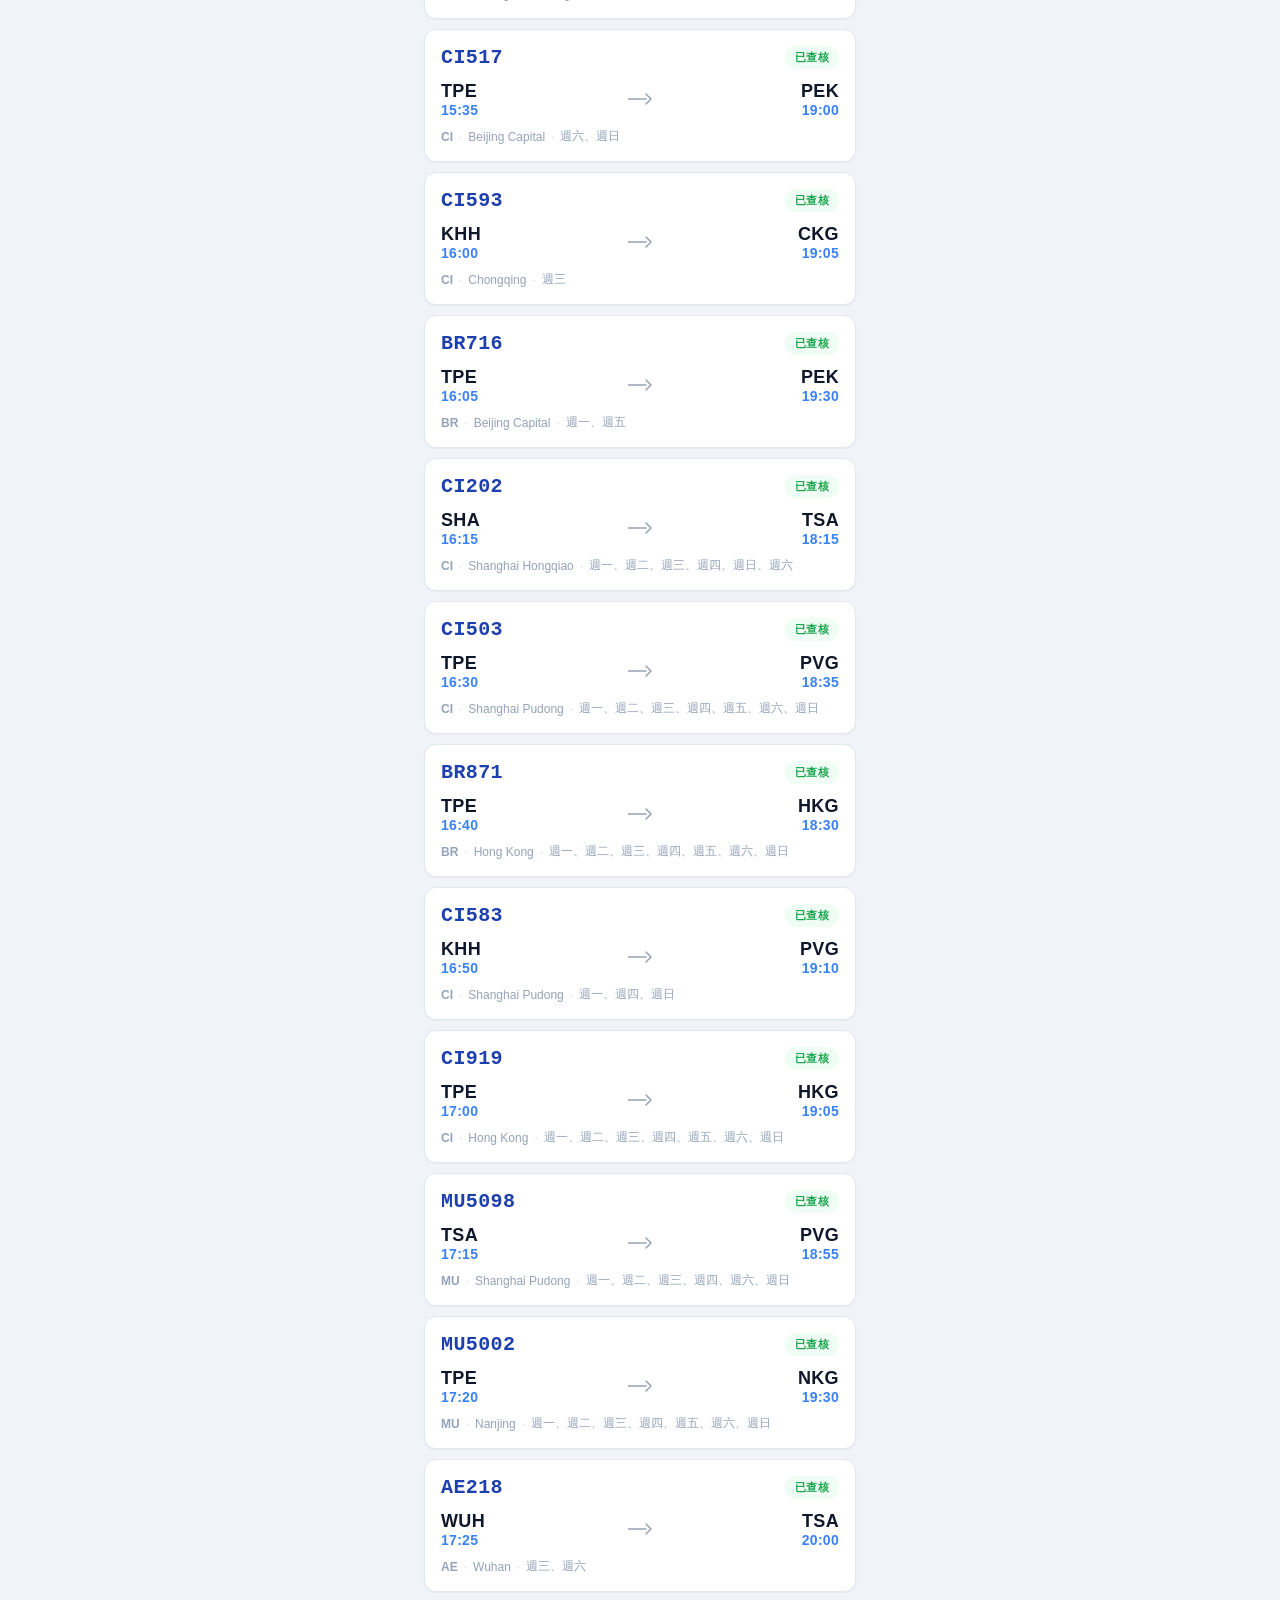
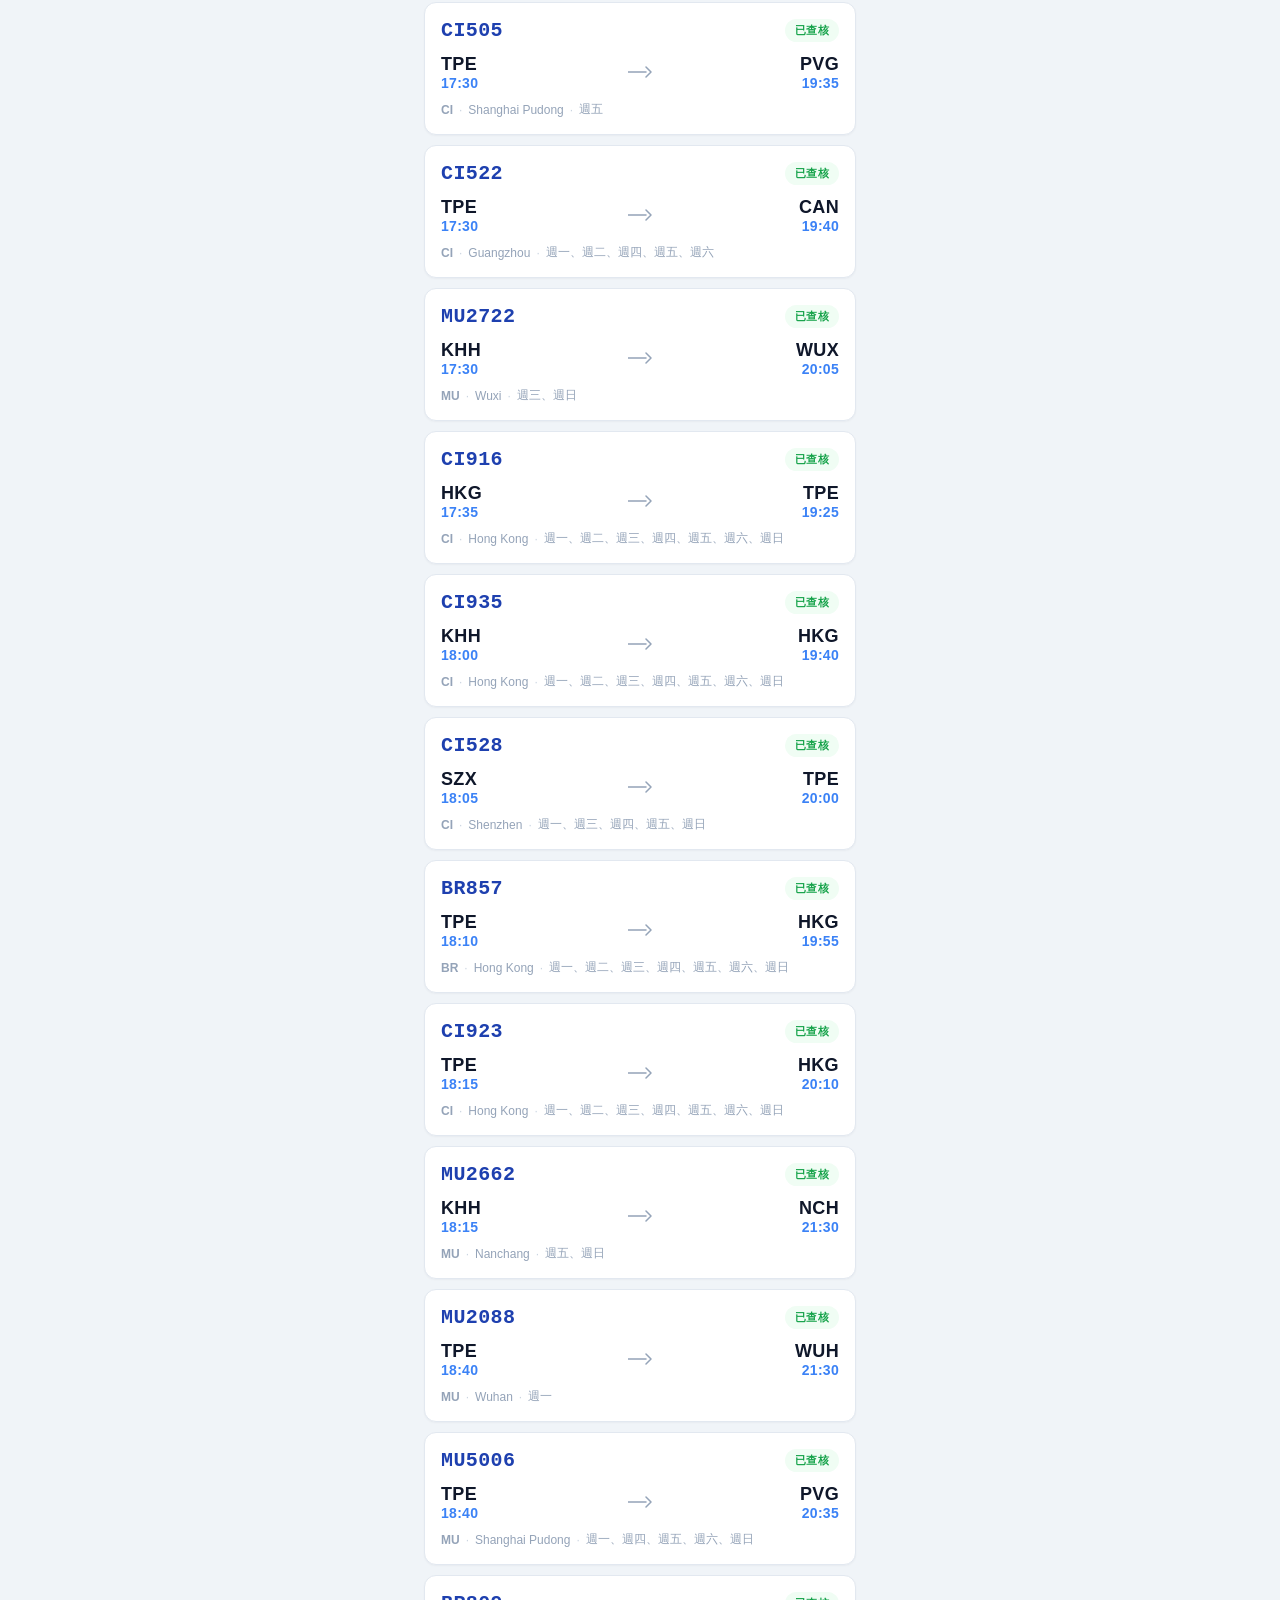
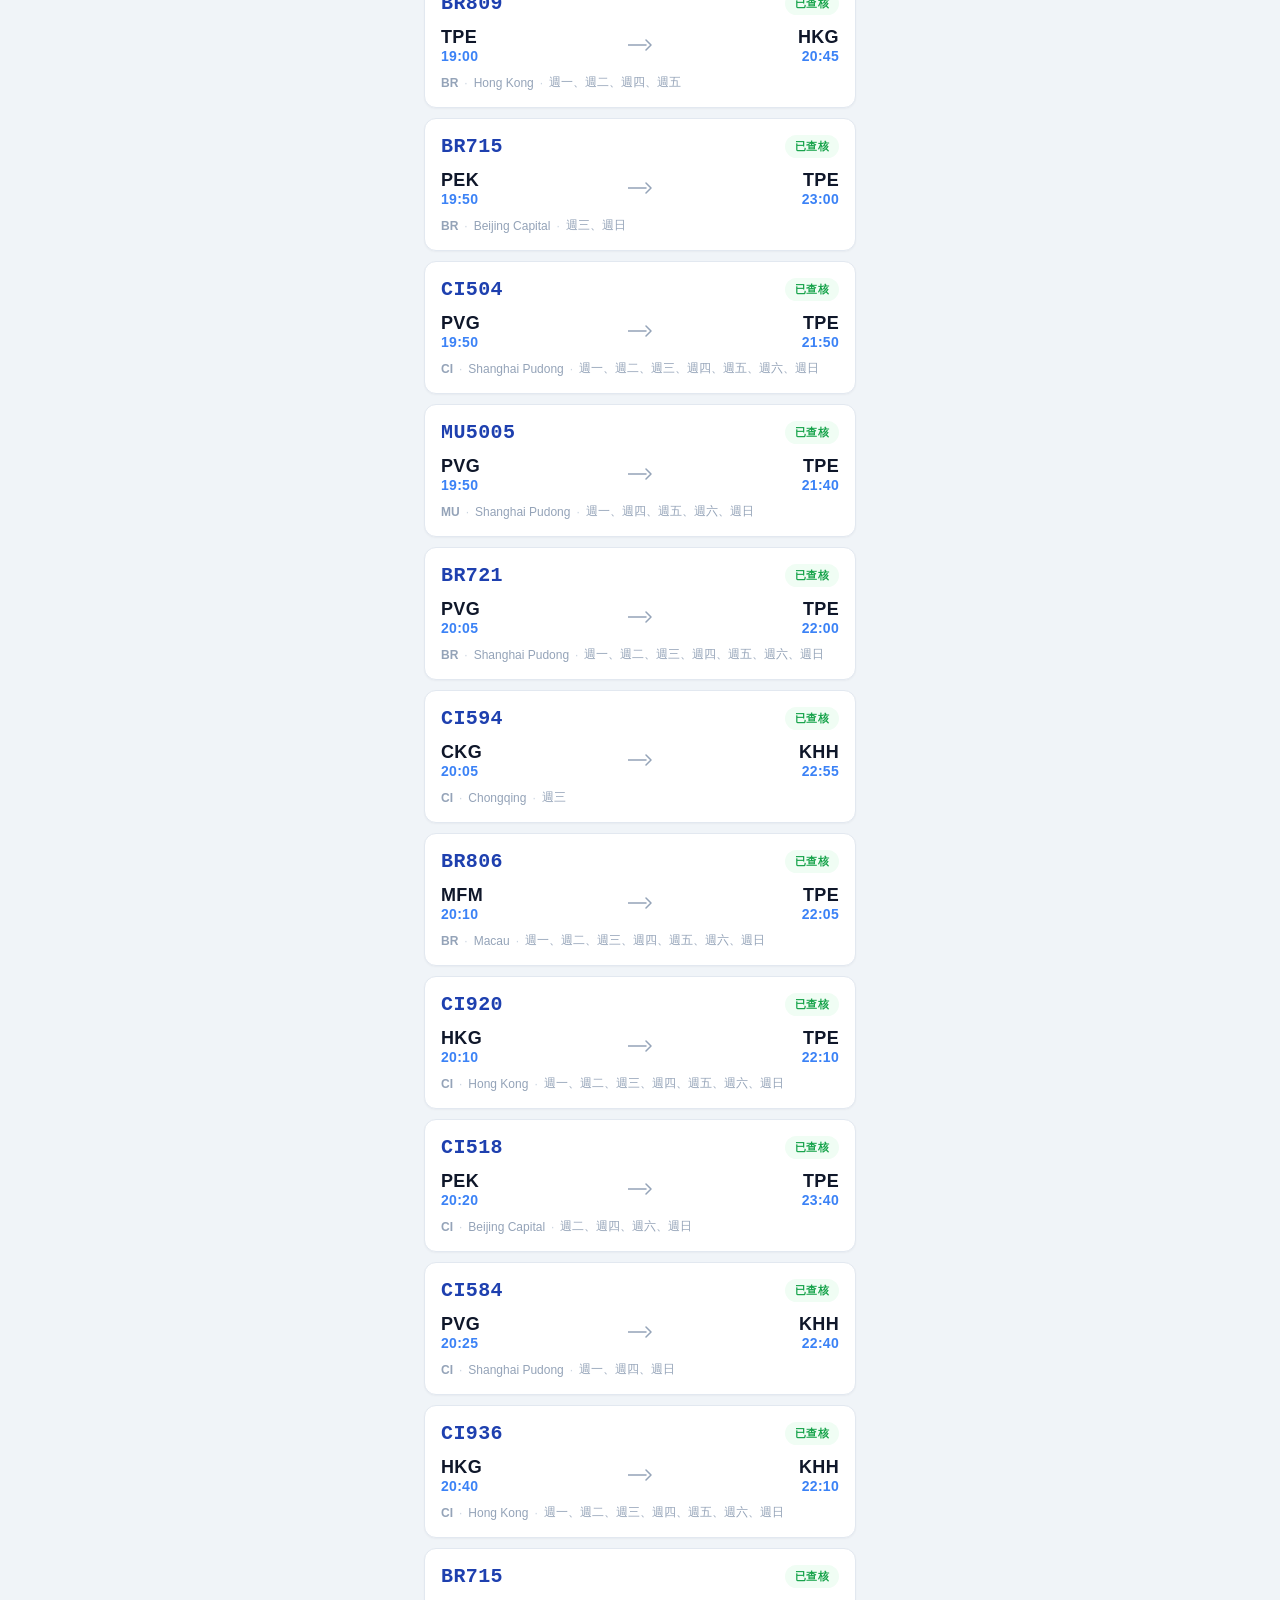
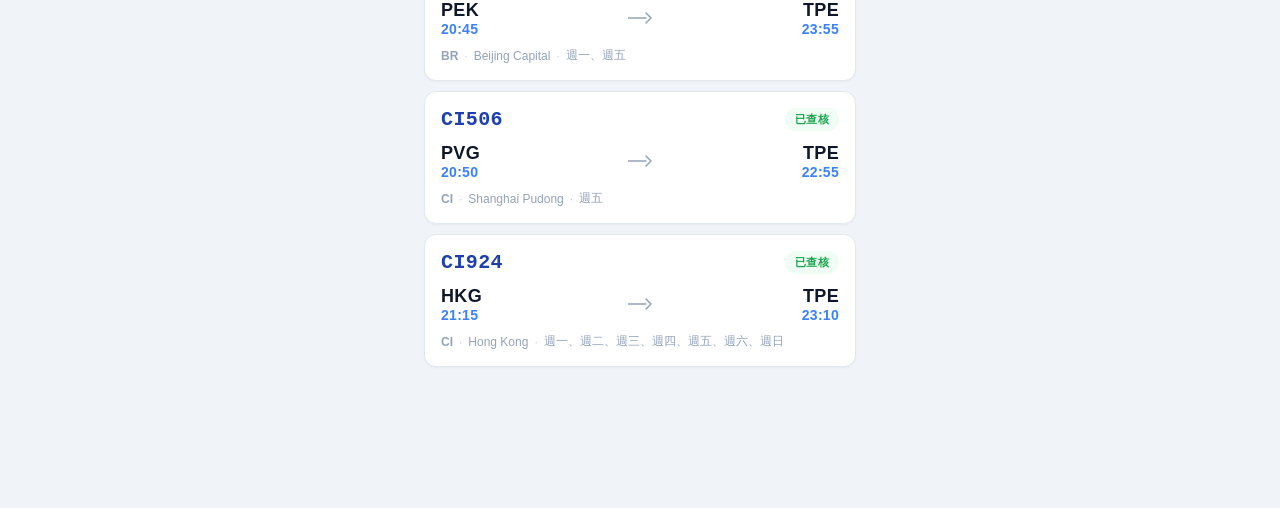
==== commit 2049661d: "Update flight data" ====
--- a/web/index.html
+++ b/web/index.html
@@ -2,106 +2,154 @@
 <html lang="zh-Hant">
   <head>
     <meta charset="utf-8">
-    <meta name="viewport" content="width=device-width, initial-scale=1">
-    <title>台陸港澳航線查詢</title>
+    <meta name="viewport" content="width=device-width, initial-scale=1, viewport-fit=cover">
+    <meta name="theme-color" content="#0a1628">
+    <title>台陸港澳航線查詢 · 2026 夏季</title>
     <link rel="stylesheet" href="styles.css">
   </head>
   <body>
+    <!-- Top Bar -->
     <header class="topbar">
-      <div class="title-row">
-        <div>
-          <p class="kicker">2026 夏季班表</p>
-          <h1>台陸港澳航線</h1>
+      <div class="topbar-row">
+        <div class="brand">
+          <span class="brand-icon">✈</span>
+          <div>
+            <p class="brand-kicker">2026 夏季班表 · 3/29 – 10/24</p>
+            <h1 class="brand-title">台陸港澳航線</h1>
+          </div>
         </div>
-        <button class="icon-button" id="overviewToggle" type="button" aria-label="資料概覽">i</button>
+        <button class="circle-btn" id="overviewToggle" type="button" aria-label="資料概覽">
+          <svg width="20" height="20" viewBox="0 0 24 24" fill="none" stroke="currentColor" stroke-width="2" stroke-linecap="round" stroke-linejoin="round">
+            <rect x="3" y="3" width="7" height="7" rx="1"/>
+            <rect x="14" y="3" width="7" height="7" rx="1"/>
+            <rect x="3" y="14" width="7" height="7" rx="1"/>
+            <rect x="14" y="14" width="7" height="7" rx="1"/>
+          </svg>
+        </button>
       </div>
-      <label class="search-box">
-        <span>搜尋</span>
-        <input id="searchInput" type="search" placeholder="班號、城市、機場代碼" autocomplete="off">
-      </label>
+
+      <!-- Search -->
+      <div class="search-wrap">
+        <svg class="search-icon" width="18" height="18" viewBox="0 0 24 24" fill="none" stroke="currentColor" stroke-width="2.5" stroke-linecap="round" stroke-linejoin="round">
+          <circle cx="11" cy="11" r="8"/>
+          <line x1="21" y1="21" x2="16.65" y2="16.65"/>
+        </svg>
+        <input id="searchInput" class="search-input" type="search" placeholder="搜尋班號、城市、機場代碼…" autocomplete="off">
+      </div>
+
+      <!-- Status Tabs -->
       <nav class="status-tabs" aria-label="查核狀態">
-        <button class="tab active" data-status="" type="button">全部</button>
-        <button class="tab" data-status="verified" type="button">已查核</button>
-        <button class="tab" data-status="needs_review" type="button">待複核</button>
+        <button class="tab active" data-status="">全部航班</button>
+        <button class="tab" data-status="verified">已查核</button>
+        <button class="tab" data-status="needs_review">待複核</button>
       </nav>
     </header>
 
     <main>
-      <section class="toolbar" aria-label="查詢工具列">
-        <button class="filter-button" id="filterToggle" type="button">篩選</button>
-        <label class="sort-select">
-          <span>排序</span>
-          <select id="sortSelect">
-            <option value="departure_time">起飛時間</option>
-            <option value="airline">航空公司</option>
-            <option value="route">航線</option>
-          </select>
-        </label>
-      </section>
+      <!-- Summary Pills -->
+      <div class="summary-row" id="summaryRow" aria-live="polite"></div>
 
-      <section class="summary-strip" id="summaryStrip" aria-live="polite"></section>
+      <!-- Toolbar -->
+      <div class="toolbar">
+        <div class="filter-chips" id="filterChips">
+          <button class="chip active" data-chip="all">全部</button>
+        </div>
+        <div class="toolbar-actions">
+          <button class="action-btn" id="filterBtn" type="button">
+            <svg width="16" height="16" viewBox="0 0 24 24" fill="none" stroke="currentColor" stroke-width="2.5" stroke-linecap="round" stroke-linejoin="round">
+              <polygon points="22 3 2 3 10 12.46 10 19 14 21 14 12.46 22 3"/>
+            </svg>
+            篩選
+          </button>
+          <label class="sort-label">
+            <svg width="14" height="14" viewBox="0 0 24 24" fill="none" stroke="currentColor" stroke-width="2.5" stroke-linecap="round" stroke-linejoin="round">
+              <line x1="4" y1="6" x2="16" y2="6"/>
+              <line x1="4" y1="12" x2="12" y2="12"/>
+              <line x1="4" y1="18" x2="8" y2="18"/>
+            </svg>
+            <select id="sortSelect">
+              <option value="departure_time">起飛時間</option>
+              <option value="airline">航空公司</option>
+              <option value="route">航線</option>
+            </select>
+          </label>
+        </div>
+      </div>
+
+      <!-- Results -->
       <section class="results" id="results" aria-live="polite"></section>
     </main>
 
+    <!-- Filter Sheet -->
     <aside class="sheet" id="filterSheet" aria-hidden="true">
       <div class="sheet-panel" role="dialog" aria-modal="true" aria-labelledby="filterTitle">
+        <div class="sheet-dragbar"></div>
         <div class="sheet-head">
-          <h2 id="filterTitle">篩選</h2>
-          <button class="plain-button" id="closeFilters" type="button">完成</button>
+          <h2 id="filterTitle">篩選條件</h2>
+          <button class="text-btn" id="closeFilters" type="button">完成</button>
         </div>
-        <div class="field-grid">
-          <label>
-            <span>航空公司</span>
+        <div class="filter-grid">
+          <label class="field">
+            <span class="field-label">航空公司</span>
             <select id="airlineFilter"></select>
           </label>
-          <label>
-            <span>出發機場</span>
+          <label class="field">
+            <span class="field-label">出發機場</span>
             <select id="departureFilter"></select>
           </label>
-          <label>
-            <span>抵達機場</span>
+          <label class="field">
+            <span class="field-label">抵達機場</span>
             <select id="arrivalFilter"></select>
           </label>
-          <label>
-            <span>城市/地區</span>
+          <label class="field">
+            <span class="field-label">城市 / 地區</span>
             <select id="cityFilter"></select>
           </label>
-          <label>
-            <span>飛行日</span>
+          <label class="field">
+            <span class="field-label">飛行日</span>
             <select id="dayFilter"></select>
           </label>
         </div>
-        <button class="reset-button" id="resetFilters" type="button">清除篩選</button>
+        <button class="danger-btn" id="resetFilters" type="button">清除全部篩選</button>
       </div>
     </aside>
 
+    <!-- Overview Sheet -->
     <aside class="sheet" id="overviewSheet" aria-hidden="true">
-      <div class="sheet-panel tall" role="dialog" aria-modal="true" aria-labelledby="overviewTitle">
+      <div class="sheet-panel sheet-panel--tall" role="dialog" aria-modal="true" aria-labelledby="overviewTitle">
+        <div class="sheet-dragbar"></div>
         <div class="sheet-head">
           <h2 id="overviewTitle">資料概覽</h2>
-          <button class="plain-button" id="closeOverview" type="button">關閉</button>
+          <button class="text-btn" id="closeOverview" type="button">關閉</button>
         </div>
-        <div id="overviewContent" class="overview-content"></div>
+        <div id="overviewContent" class="overview-body"></div>
       </div>
     </aside>
 
+    <!-- Flight Card Template -->
     <template id="flightTemplate">
       <article class="flight-card">
         <button class="card-main" type="button">
-          <span class="card-top">
-            <strong class="flight-number"></strong>
-            <span class="badge"></span>
-          </span>
-          <span class="route-line">
-            <span class="airport dep"></span>
-            <span class="time dep-time"></span>
-            <span class="arrow">→</span>
-            <span class="airport arr"></span>
-            <span class="time arr-time"></span>
-          </span>
-          <span class="meta-line"></span>
+          <div class="card-header">
+            <span class="flight-code"></span>
+            <span class="status-badge"></span>
+          </div>
+          <div class="route-visual">
+            <div class="route-point route-point--dep">
+              <span class="route-airport"></span>
+              <span class="route-time"></span>
+            </div>
+            <div class="route-line-visual">
+              <svg width="24" height="12" viewBox="0 0 24 12" fill="none"><path d="M0 6h18M18 1l5 5-5 5" stroke="currentColor" stroke-width="1.5" stroke-linecap="round" stroke-linejoin="round"/></svg>
+            </div>
+            <div class="route-point route-point--arr">
+              <span class="route-airport"></span>
+              <span class="route-time"></span>
+            </div>
+          </div>
+          <div class="card-meta"></div>
         </button>
-        <div class="card-details" hidden></div>
+        <div class="card-detail" hidden></div>
       </article>
     </template>
 
--- a/web/styles.css
+++ b/web/styles.css
@@ -1,422 +1,581 @@
+/* ============================================
+   TWCNFlightScanner – 2026 Redesign
+   Mobile-first · 390px+
+   ============================================ */
+
 :root {
+  --bg: #f0f4f8;
+  --surface: #ffffff;
+  --surface-alt: #f7f9fb;
+  --text: #0f172a;
+  --text-secondary: #64748b;
+  --text-muted: #94a3b8;
+  --border: #e2e8f0;
+  --border-strong: #cbd5e1;
+  --brand: #1e40af;
+  --brand-light: #3b82f6;
+  --brand-bg: #eff6ff;
+  --accent: #0d9488;
+  --accent-bg: #f0fdfa;
+  --warn: #d97706;
+  --warn-bg: #fffbeb;
+  --warn-border: #fde68a;
+  --success: #16a34a;
+  --success-bg: #f0fdf4;
+  --shadow-sm: 0 1px 2px rgba(15, 23, 42, 0.04);
+  --shadow-md: 0 4px 12px rgba(15, 23, 42, 0.06);
+  --shadow-lg: 0 20px 60px rgba(15, 23, 42, 0.12);
+  --radius-sm: 8px;
+  --radius: 12px;
+  --radius-lg: 16px;
+  --radius-full: 999px;
+  --font: -apple-system, BlinkMacSystemFont, "SF Pro Text", "Segoe UI", "Noto Sans TC", sans-serif;
+  --font-mono: "SF Mono", "Menlo", monospace;
   color-scheme: light;
-  --bg: #f5f7f3;
-  --panel: #ffffff;
-  --ink: #17211d;
-  --muted: #66736c;
-  --line: #dce4dd;
-  --accent: #147d64;
-  --accent-strong: #0d604c;
-  --warn: #b25f12;
-  --warn-bg: #fff3e3;
-  --ok: #196f56;
-  --ok-bg: #e7f5ef;
-  --shadow: 0 18px 48px rgba(23, 33, 29, 0.16);
-  font-family: -apple-system, BlinkMacSystemFont, "Segoe UI", sans-serif;
-}
-
-* {
-  box-sizing: border-box;
-}
+  font-family: var(--font);
+  -webkit-font-smoothing: antialiased;
+}
+
+*, *::before, *::after { box-sizing: border-box; margin: 0; }
 
 body {
-  margin: 0;
   background: var(--bg);
-  color: var(--ink);
-  letter-spacing: 0;
-}
-
-button,
-input,
-select {
-  font: inherit;
-}
-
-button {
-  cursor: pointer;
-}
-
+  color: var(--text);
+  min-height: 100dvh;
+  min-height: 100vh;
+}
+
+button, input, select { font: inherit; color: inherit; }
+button { cursor: pointer; border: 0; background: none; padding: 0; }
+
+/* ---- Top Bar ---- */
 .topbar {
   position: sticky;
   top: 0;
-  z-index: 5;
-  padding: 14px 16px 12px;
-  background: rgba(245, 247, 243, 0.96);
-  border-bottom: 1px solid var(--line);
-  backdrop-filter: blur(18px);
-}
-
-.title-row {
-  display: flex;
-  align-items: center;
+  z-index: 10;
+  padding: 16px 16px 14px;
+  background: linear-gradient(135deg, #0a1628 0%, #112240 100%);
+  color: #fff;
+}
+.topbar-row {
+  display: flex;
+  align-items: flex-start;
   justify-content: space-between;
   gap: 12px;
-}
-
-.kicker {
+  margin-bottom: 14px;
+}
+.brand { display: flex; align-items: center; gap: 10px; min-width: 0; }
+.brand-icon { font-size: 22px; line-height: 1; flex-shrink: 0; }
+.brand-kicker {
+  font-size: 11px;
+  opacity: 0.65;
+  letter-spacing: 0.03em;
   margin: 0 0 2px;
-  color: var(--muted);
-  font-size: 12px;
-}
-
-h1,
-h2,
-p {
-  margin-top: 0;
-}
-
-h1 {
-  margin-bottom: 12px;
-  font-size: 24px;
-  line-height: 1.15;
-}
-
-.icon-button,
-.plain-button,
-.filter-button,
-.reset-button,
-.tab {
-  border: 1px solid var(--line);
-  background: var(--panel);
-  color: var(--ink);
-}
-
-.icon-button {
+}
+.brand-title {
+  font-size: 20px;
+  font-weight: 700;
+  line-height: 1.2;
+  letter-spacing: 0.01em;
+}
+
+/* Circle button */
+.circle-btn {
   width: 40px;
   height: 40px;
   border-radius: 50%;
-  font-weight: 800;
-}
-
-.search-box {
-  display: grid;
+  background: rgba(255,255,255,0.10);
+  color: #fff;
+  display: flex;
+  align-items: center;
+  justify-content: center;
+  flex-shrink: 0;
+  transition: background 0.15s;
+}
+.circle-btn:active { background: rgba(255,255,255,0.20); }
+
+/* Search */
+.search-wrap {
+  position: relative;
+  margin-bottom: 12px;
+}
+.search-icon {
+  position: absolute;
+  left: 14px;
+  top: 50%;
+  transform: translateY(-50%);
+  color: var(--text-muted);
+  pointer-events: none;
+}
+.search-input {
+  width: 100%;
+  height: 46px;
+  border: 0;
+  border-radius: var(--radius);
+  padding: 0 14px 0 42px;
+  font-size: 16px;
+  background: rgba(255,255,255,0.12);
+  color: #fff;
+  outline: none;
+  transition: background 0.15s;
+}
+.search-input::placeholder { color: rgba(255,255,255,0.45); }
+.search-input:focus {
+  background: rgba(255,255,255,0.18);
+  box-shadow: 0 0 0 2px rgba(59,130,246,0.5);
+}
+
+/* Status Tabs */
+.status-tabs {
+  display: flex;
   gap: 6px;
 }
-
-.search-box span,
-.sort-select span,
-.field-grid span {
-  color: var(--muted);
+.tab {
+  flex: 1;
+  height: 36px;
+  border-radius: var(--radius-full);
+  font-size: 13px;
+  font-weight: 600;
+  color: rgba(255,255,255,0.60);
+  background: rgba(255,255,255,0.06);
+  transition: all 0.15s;
+}
+.tab.active {
+  background: rgba(255,255,255,0.18);
+  color: #fff;
+}
+.tab:active { opacity: 0.8; }
+
+/* ---- Main ---- */
+main {
+  max-width: 480px;
+  margin: 0 auto;
+  padding: 12px 16px 32px;
+}
+
+/* Summary */
+.summary-row {
+  display: flex;
+  flex-wrap: wrap;
+  gap: 6px;
+  margin-bottom: 12px;
+}
+.summary-pill {
   font-size: 12px;
-}
-
-.search-box input,
-.sort-select select,
-.field-grid select {
-  width: 100%;
-  min-height: 44px;
-  border: 1px solid var(--line);
-  border-radius: 8px;
-  background: var(--panel);
-  color: var(--ink);
-  padding: 10px 12px;
-}
-
-.status-tabs {
-  display: grid;
-  grid-template-columns: repeat(3, 1fr);
-  gap: 8px;
-  margin-top: 12px;
-}
-
-.tab {
-  min-height: 40px;
-  border-radius: 999px;
-  color: var(--muted);
-}
-
-.tab.active {
-  border-color: var(--accent);
-  background: var(--accent);
+  font-weight: 600;
+  padding: 5px 10px;
+  border-radius: var(--radius-full);
+  background: var(--surface);
+  color: var(--text-secondary);
+  border: 1px solid var(--border);
+  white-space: nowrap;
+}
+
+/* Toolbar */
+.toolbar {
+  margin-bottom: 12px;
+}
+.filter-chips {
+  display: flex;
+  gap: 6px;
+  overflow-x: auto;
+  padding-bottom: 4px;
+  -webkit-overflow-scrolling: touch;
+  scrollbar-width: none;
+}
+.filter-chips::-webkit-scrollbar { display: none; }
+
+.chip {
+  flex-shrink: 0;
+  height: 32px;
+  padding: 0 14px;
+  border-radius: var(--radius-full);
+  font-size: 13px;
+  font-weight: 600;
+  background: var(--surface);
+  color: var(--text-secondary);
+  border: 1px solid var(--border);
+  transition: all 0.15s;
+  white-space: nowrap;
+}
+.chip.active {
+  background: var(--brand);
   color: #fff;
-  font-weight: 700;
-}
-
-main {
-  width: min(100%, 760px);
-  margin: 0 auto;
-  padding: 12px 16px 28px;
-}
-
-.toolbar {
-  display: grid;
-  grid-template-columns: minmax(96px, 0.7fr) minmax(150px, 1fr);
-  align-items: end;
+  border-color: var(--brand);
+}
+.chip:active { transform: scale(0.96); }
+
+.toolbar-actions {
+  display: flex;
+  align-items: center;
+  justify-content: space-between;
+  margin-top: 10px;
   gap: 10px;
 }
 
-.filter-button {
-  min-height: 44px;
-  border-radius: 8px;
-  color: #fff;
-  border-color: var(--accent-strong);
-  background: var(--accent-strong);
-  font-weight: 700;
-}
-
-.sort-select {
-  display: grid;
+.action-btn {
+  display: inline-flex;
+  align-items: center;
   gap: 5px;
-}
-
-.summary-strip {
-  display: flex;
-  gap: 8px;
-  overflow-x: auto;
-  padding: 12px 0 4px;
-}
-
-.pill {
-  flex: 0 0 auto;
-  border: 1px solid var(--line);
-  border-radius: 999px;
-  background: var(--panel);
-  color: var(--muted);
-  padding: 7px 10px;
+  height: 34px;
+  padding: 0 12px;
+  border-radius: var(--radius-sm);
   font-size: 13px;
-  white-space: nowrap;
-}
-
+  font-weight: 600;
+  background: var(--surface);
+  color: var(--brand);
+  border: 1px solid var(--border);
+}
+.action-btn:active { background: var(--brand-bg); }
+
+.sort-label {
+  display: inline-flex;
+  align-items: center;
+  gap: 5px;
+  background: var(--surface);
+  border: 1px solid var(--border);
+  border-radius: var(--radius-sm);
+  padding: 0 10px;
+  height: 34px;
+}
+.sort-label svg { color: var(--text-muted); flex-shrink: 0; }
+.sort-label select {
+  border: 0;
+  background: none;
+  font-size: 13px;
+  font-weight: 600;
+  color: var(--text);
+  outline: none;
+  appearance: none;
+  padding-right: 16px;
+  background-image: url("data:image/svg+xml,%3Csvg width='10' height='6' viewBox='0 0 10 6' fill='none' xmlns='http://www.w3.org/2000/svg'%3E%3Cpath d='M1 1l4 4 4-4' stroke='%2394a3b8' stroke-width='1.5' stroke-linecap='round' stroke-linejoin='round'/%3E%3C/svg%3E");
+  background-repeat: no-repeat;
+  background-position: right center;
+}
+
+/* ---- Results ---- */
 .results {
   display: grid;
   gap: 10px;
-  margin-top: 8px;
-}
-
+}
+
+.state-msg {
+  text-align: center;
+  padding: 48px 20px;
+  color: var(--text-muted);
+  font-size: 15px;
+  line-height: 1.6;
+}
+.state-msg-icon {
+  font-size: 40px;
+  display: block;
+  margin-bottom: 10px;
+  opacity: 0.5;
+}
+.state-msg .highlight { color: var(--text-secondary); font-weight: 600; }
+
+/* Flight Card */
 .flight-card {
+  background: var(--surface);
+  border-radius: var(--radius);
+  box-shadow: var(--shadow-sm);
+  border: 1px solid var(--border);
   overflow: hidden;
-  border: 1px solid var(--line);
-  border-radius: 8px;
-  background: var(--panel);
-}
+  transition: box-shadow 0.15s;
+}
+.flight-card:active { box-shadow: var(--shadow-md); }
 
 .card-main {
-  display: grid;
   width: 100%;
-  border: 0;
-  background: transparent;
-  color: inherit;
-  padding: 14px;
+  display: block;
   text-align: left;
-}
-
-.card-top,
-.route-line,
-.meta-line {
+  padding: 16px;
+}
+
+.card-header {
+  display: flex;
+  align-items: center;
+  justify-content: space-between;
+  margin-bottom: 12px;
+}
+.flight-code {
+  font-family: var(--font-mono);
+  font-size: 20px;
+  font-weight: 700;
+  letter-spacing: 0.02em;
+  color: var(--brand);
+}
+.status-badge {
+  font-size: 11px;
+  font-weight: 700;
+  padding: 4px 10px;
+  border-radius: var(--radius-full);
+  text-transform: uppercase;
+  letter-spacing: 0.03em;
+}
+.status-badge.verified { background: var(--success-bg); color: var(--success); }
+.status-badge.needs_review { background: var(--warn-bg); color: var(--warn); }
+
+/* Route visual */
+.route-visual {
   display: flex;
   align-items: center;
   gap: 8px;
+  margin-bottom: 10px;
+}
+.route-point {
+  flex: 1;
+  display: flex;
+  flex-direction: column;
   min-width: 0;
 }
-
-.card-top {
-  justify-content: space-between;
-  margin-bottom: 10px;
-}
-
-.flight-number {
-  font-size: 20px;
-  line-height: 1.2;
-}
-
-.badge {
-  flex: 0 0 auto;
-  border-radius: 999px;
-  padding: 5px 9px;
+.route-point--dep { align-items: flex-start; }
+.route-point--arr { align-items: flex-end; text-align: right; }
+.route-airport {
+  font-size: 18px;
+  font-weight: 800;
+  color: var(--text);
+  letter-spacing: 0.02em;
+}
+.route-time {
+  font-size: 14px;
+  font-weight: 600;
+  color: var(--brand-light);
+  letter-spacing: 0.02em;
+}
+.route-line-visual {
+  flex-shrink: 0;
+  color: var(--text-muted);
+  padding: 0 4px;
+}
+
+.card-meta {
   font-size: 12px;
-  font-weight: 700;
-}
-
-.badge.verified {
-  background: var(--ok-bg);
-  color: var(--ok);
-}
-
-.badge.needs_review {
-  background: var(--warn-bg);
-  color: var(--warn);
-}
-
-.route-line {
-  display: grid;
-  grid-template-columns: minmax(38px, auto) minmax(46px, auto) 18px minmax(38px, auto) minmax(46px, auto);
-  margin-bottom: 8px;
-}
-
-.airport {
-  font-weight: 800;
-}
-
-.time {
-  color: var(--accent-strong);
-  font-weight: 700;
-}
-
-.arrow {
-  color: var(--muted);
-  text-align: center;
-}
-
-.meta-line {
-  color: var(--muted);
+  color: var(--text-muted);
+  display: flex;
+  align-items: center;
+  gap: 6px;
+  flex-wrap: wrap;
+}
+.card-meta .meta-dot { color: var(--border-strong); }
+
+/* Card Detail */
+.card-detail {
+  border-top: 1px solid var(--border);
+  background: var(--surface-alt);
+  padding: 14px 16px;
   font-size: 13px;
-  line-height: 1.35;
-}
-
-.card-details {
-  border-top: 1px solid var(--line);
-  padding: 12px 14px 14px;
-  color: var(--muted);
-  font-size: 14px;
-  line-height: 1.55;
-}
-
+  line-height: 1.7;
+  color: var(--text-secondary);
+}
 .detail-grid {
   display: grid;
-  gap: 8px;
-}
-
-.detail-grid div {
-  display: grid;
+  grid-template-columns: 1fr 1fr;
+  gap: 10px 16px;
+}
+.detail-item {
+  display: flex;
+  flex-direction: column;
   gap: 2px;
-}
-
-.detail-grid strong {
-  color: var(--ink);
-}
-
-.detail-grid a {
-  color: var(--accent-strong);
-  overflow-wrap: anywhere;
-}
-
-.empty {
-  border: 1px dashed var(--line);
-  border-radius: 8px;
-  padding: 22px 14px;
-  background: rgba(255, 255, 255, 0.58);
-  color: var(--muted);
-  text-align: center;
-}
-
+  min-width: 0;
+}
+.detail-item.span-2 { grid-column: 1 / -1; }
+.detail-label {
+  font-size: 11px;
+  font-weight: 600;
+  color: var(--text-muted);
+  text-transform: uppercase;
+  letter-spacing: 0.04em;
+}
+.detail-value {
+  font-weight: 600;
+  color: var(--text);
+  word-break: break-all;
+}
+.detail-value a {
+  color: var(--brand-light);
+  text-decoration: none;
+  border-bottom: 1px solid rgba(59,130,246,0.3);
+}
+.detail-value a:hover { border-bottom-color: var(--brand-light); }
+
+/* ---- Sheets ---- */
 .sheet {
   position: fixed;
   inset: 0;
-  z-index: 20;
+  z-index: 50;
   display: none;
   align-items: flex-end;
-  background: rgba(23, 33, 29, 0.36);
-}
-
-.sheet.open {
-  display: flex;
-}
+  background: rgba(15, 23, 42, 0.40);
+  backdrop-filter: blur(4px);
+}
+.sheet.open { display: flex; }
 
 .sheet-panel {
   width: 100%;
-  max-height: 88vh;
+  max-height: 85dvh;
+  border-radius: 20px 20px 0 0;
+  background: var(--surface);
+  box-shadow: var(--shadow-lg);
+  padding: 4px 0 0;
   overflow-y: auto;
-  border-radius: 16px 16px 0 0;
-  background: var(--panel);
-  box-shadow: var(--shadow);
-  padding: 16px;
-}
-
-.sheet-panel.tall {
-  min-height: 68vh;
+  animation: slideUp 0.25s cubic-bezier(0.16, 1, 0.3, 1);
+}
+@keyframes slideUp { from { transform: translateY(100%); } to { transform: translateY(0); } }
+
+.sheet-panel--tall { min-height: 60dvh; }
+
+.sheet-dragbar {
+  width: 36px;
+  height: 5px;
+  border-radius: 3px;
+  background: var(--border-strong);
+  margin: 8px auto 4px;
 }
 
 .sheet-head {
   display: flex;
   align-items: center;
   justify-content: space-between;
+  padding: 8px 20px 12px;
+  border-bottom: 1px solid var(--border);
+}
+.sheet-head h2 { font-size: 18px; font-weight: 700; }
+
+.text-btn {
+  font-size: 14px;
+  font-weight: 600;
+  color: var(--brand-light);
+  padding: 6px 4px;
+}
+.text-btn:active { opacity: 0.7; }
+
+/* Filter Grid */
+.filter-grid {
+  display: grid;
+  gap: 14px;
+  padding: 16px 20px;
+}
+.field { display: flex; flex-direction: column; gap: 5px; }
+.field-label {
+  font-size: 12px;
+  font-weight: 700;
+  color: var(--text-muted);
+  text-transform: uppercase;
+  letter-spacing: 0.04em;
+}
+.field select {
+  width: 100%;
+  height: 44px;
+  border: 1px solid var(--border);
+  border-radius: var(--radius-sm);
+  background: var(--surface-alt);
+  font-size: 15px;
+  padding: 0 12px;
+  outline: none;
+  appearance: none;
+  background-image: url("data:image/svg+xml,%3Csvg width='12' height='8' viewBox='0 0 12 8' fill='none' xmlns='http://www.w3.org/2000/svg'%3E%3Cpath d='M1 1.5l5 5 5-5' stroke='%2394a3b8' stroke-width='1.5' stroke-linecap='round' stroke-linejoin='round'/%3E%3C/svg%3E");
+  background-repeat: no-repeat;
+  background-position: right 12px center;
+  padding-right: 36px;
+}
+.field select:focus {
+  border-color: var(--brand-light);
+  box-shadow: 0 0 0 3px rgba(59,130,246,0.12);
+}
+
+.danger-btn {
+  width: calc(100% - 40px);
+  margin: 0 20px 20px;
+  height: 44px;
+  border-radius: var(--radius-sm);
+  font-size: 14px;
+  font-weight: 700;
+  color: var(--warn);
+  background: var(--warn-bg);
+  border: 1px solid var(--warn-border);
+}
+.danger-btn:active { background: #fef3c7; }
+
+/* ---- Overview Body ---- */
+.overview-body {
+  padding: 16px 20px 24px;
+  display: grid;
+  gap: 14px;
+}
+
+.overview-card {
+  background: var(--surface-alt);
+  border: 1px solid var(--border);
+  border-radius: var(--radius);
+  padding: 14px;
+}
+.overview-card h3 {
+  font-size: 14px;
+  font-weight: 700;
+  color: var(--text-muted);
+  text-transform: uppercase;
+  letter-spacing: 0.04em;
+  margin-bottom: 10px;
+}
+.overview-card--warn {
+  border-color: var(--warn-border);
+  background: var(--warn-bg);
+}
+
+.stat-list { display: grid; gap: 6px; }
+.stat-row {
+  display: flex;
+  justify-content: space-between;
+  align-items: center;
   gap: 12px;
-  margin-bottom: 12px;
-}
-
-.sheet-head h2 {
-  margin: 0;
-  font-size: 20px;
-}
-
-.plain-button {
-  min-height: 40px;
-  border-radius: 8px;
-  padding: 0 12px;
-  color: var(--accent-strong);
-  font-weight: 700;
-}
-
-.field-grid {
-  display: grid;
-  gap: 12px;
-}
-
-.field-grid label {
-  display: grid;
+  font-size: 14px;
+}
+.stat-row dt { color: var(--text-secondary); }
+.stat-row dd {
+  font-weight: 700;
+  color: var(--text);
+  font-family: var(--font-mono);
+}
+
+/* ---- Active Filter Indicator ---- */
+.active-filters {
+  display: flex;
+  gap: 6px;
+  flex-wrap: wrap;
+  margin-bottom: 8px;
+}
+.active-filter-tag {
+  font-size: 11px;
+  font-weight: 600;
+  padding: 3px 10px;
+  border-radius: var(--radius-full);
+  background: var(--brand-bg);
+  color: var(--brand);
+  display: inline-flex;
+  align-items: center;
   gap: 5px;
-}
-
-.reset-button {
-  width: 100%;
-  min-height: 44px;
-  margin-top: 16px;
-  border-radius: 8px;
-  color: var(--warn);
-  font-weight: 700;
-}
-
-.overview-content {
-  display: grid;
-  gap: 12px;
-}
-
-.overview-block {
-  border: 1px solid var(--line);
-  border-radius: 8px;
-  padding: 12px;
-}
-
-.overview-block h3 {
-  margin: 0 0 8px;
-  font-size: 16px;
-}
-
-.stat-list {
-  display: grid;
-  gap: 7px;
-  margin: 0;
-}
-
-.stat-row {
-  display: flex;
-  justify-content: space-between;
-  gap: 12px;
-  color: var(--muted);
-}
-
-.stat-row strong {
-  color: var(--ink);
-}
-
-.issue {
-  border-color: #f3cf9d;
-  background: var(--warn-bg);
-}
-
-@media (min-width: 720px) {
-  .topbar {
-    padding-left: max(16px, calc((100vw - 760px) / 2));
-    padding-right: max(16px, calc((100vw - 760px) / 2));
+  border: 1px solid rgba(30,64,175,0.15);
+}
+.active-filter-tag button {
+  font-size: 14px;
+  line-height: 1;
+  color: var(--brand);
+  opacity: 0.6;
+  padding: 0 0 2px 2px;
+}
+.active-filter-tag button:active { opacity: 1; }
+
+/* ---- Desktop ---- */
+@media (min-width: 500px) {
+  .topbar { padding: 20px 24px 16px; }
+  main { padding: 16px 24px 40px; }
+  .sheet { align-items: center; justify-content: center; }
+  .sheet-panel {
+    max-width: 480px;
+    border-radius: var(--radius-lg);
+    max-height: 80dvh;
+    animation: slideUpDesktop 0.25s cubic-bezier(0.16, 1, 0.3, 1);
   }
-
-  .sheet {
-    align-items: center;
-    justify-content: center;
-  }
-
-  .sheet-panel {
-    max-width: 560px;
-    border-radius: 12px;
-  }
-}
+  @keyframes slideUpDesktop { from { transform: translateY(40px); opacity: 0; } to { transform: translateY(0); opacity: 1; } }
+}
